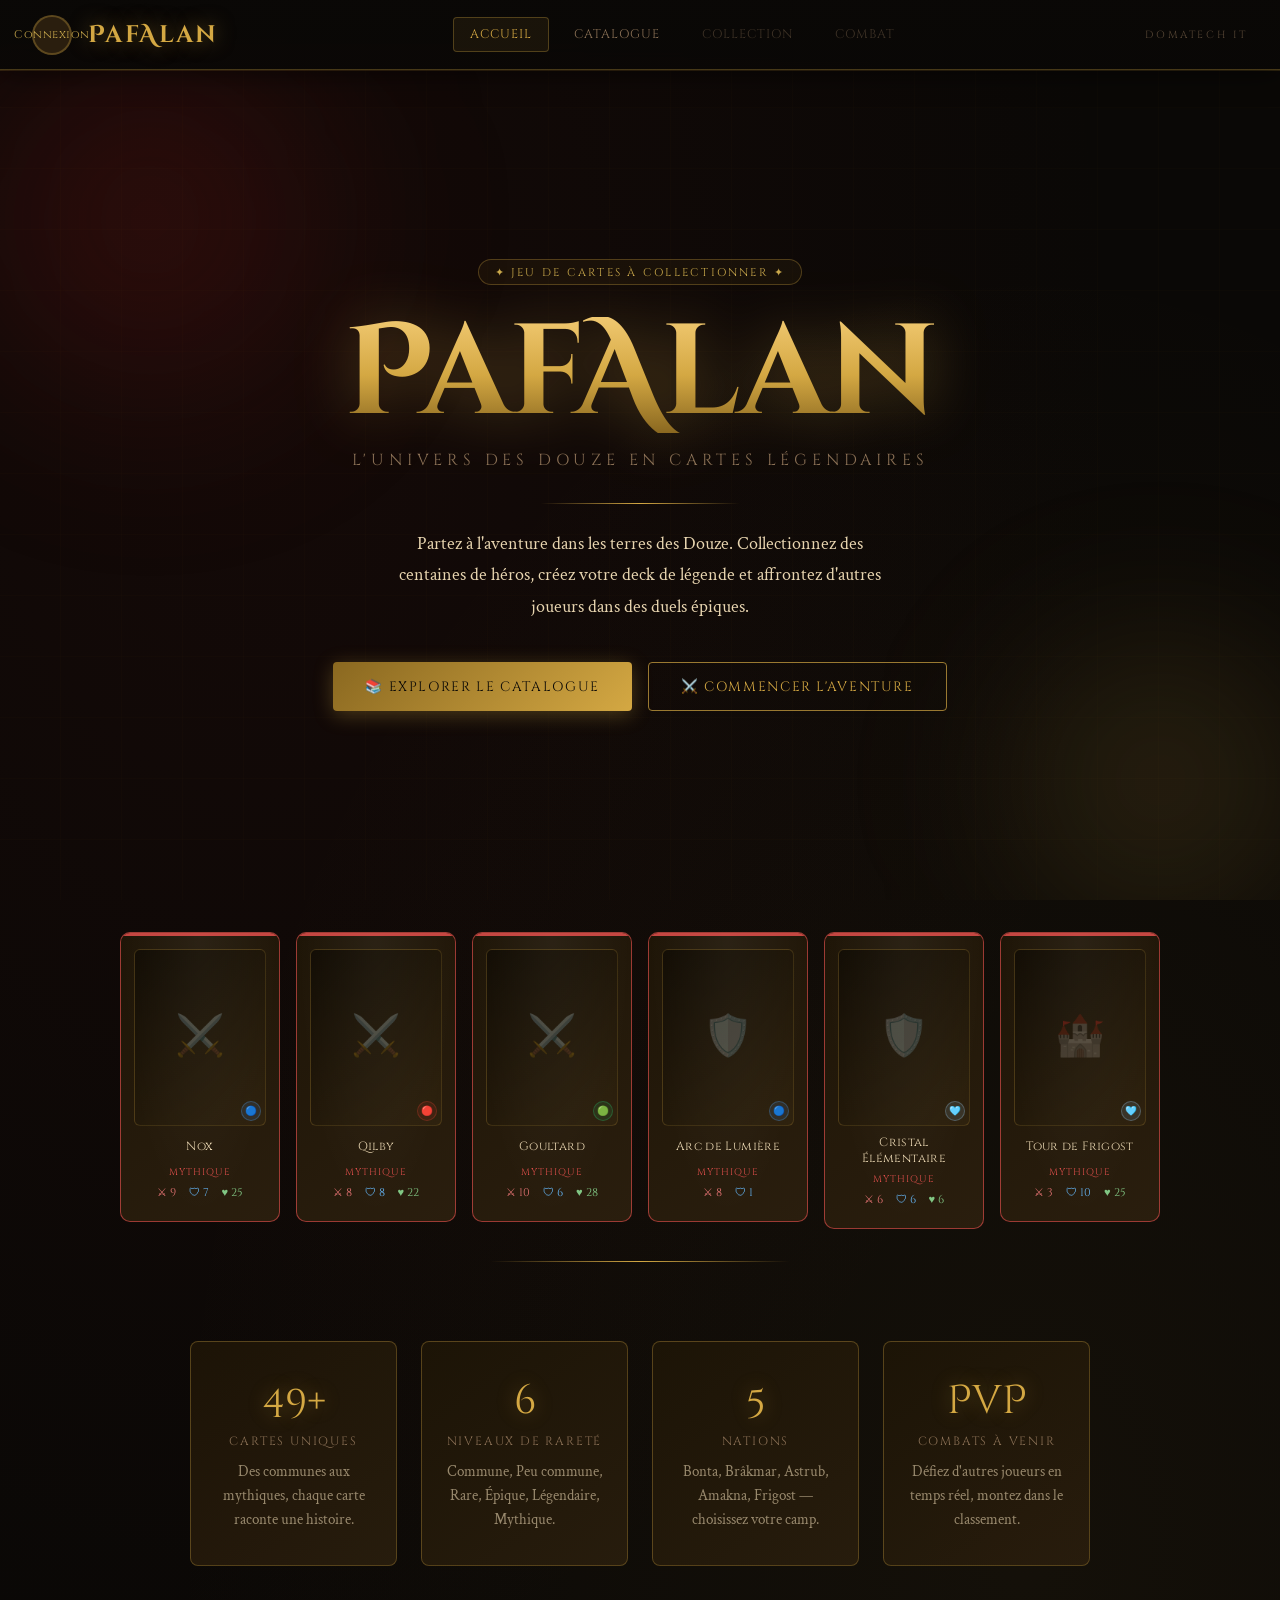
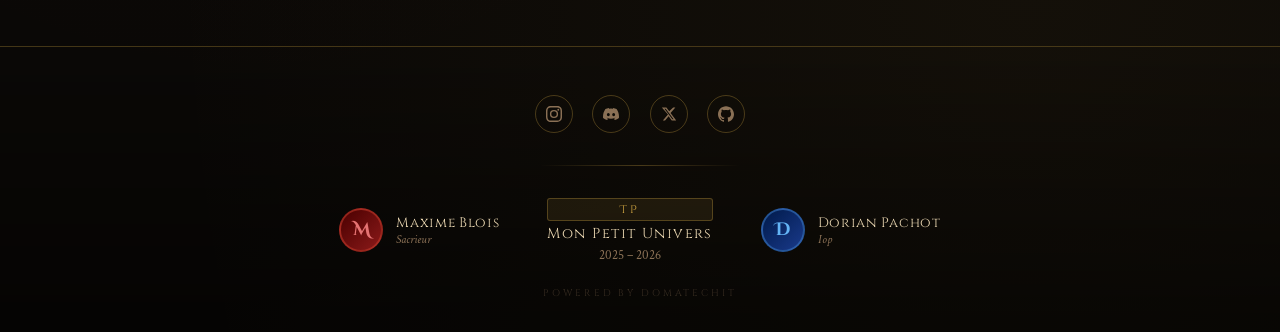
==== index.html @ d16ef3ae "Add files via upload" ====
<!DOCTYPE html>
<html lang="fr">
<head>
    <meta charset="UTF-8">
    <meta name="viewport" content="width=device-width, initial-scale=1.0">
    <title>PafAlan – Jeu de cartes légendaires</title>
    <link rel="stylesheet" href="style.css">
</head>
<body>

<!-- =====================================================
     PARTICULES MAGIQUES
     ===================================================== -->
<div class="magic-particles" id="particles"></div>

<!-- =====================================================
     HEADER
     ===================================================== -->
<header>
    <div class="header-left">
        <button class="avatar" id="avatarBtn" onclick="toggleAuthMenu()">
            <span id="avatarLabel">Connexion</span>
        </button>
        <div class="auth-menu hidden" id="authMenu">
            <button onclick="simulateLogin()">⚔️ Se connecter</button>
            <button onclick="simulateLogin()">📜 S'inscrire</button>
        </div>
        <h1 class="site-title">PafAlan</h1>
    </div>
    <nav class="header-nav">
        <a href="#" class="nav-btn active" id="nav-accueil"    onclick="navigate('accueil',   this); return false;">Accueil</a>
        <a href="#" class="nav-btn"        id="nav-catalogue"  onclick="navigate('catalogue', this); return false;">Catalogue</a>
        <a href="#" class="nav-btn disabled" id="nav-collection" onclick="if(!isLoggedIn)return false; navigate('collection', this); return false;" title="Connectez-vous pour accéder à votre collection">Collection</a>
        <a href="#" class="nav-btn disabled" id="nav-combat"    title="Bientôt disponible">Combat</a>
    </nav>
    <div class="header-right">DOMATECH IT</div>
</header>


<!-- =====================================================
     PAGE : ACCUEIL
     ===================================================== -->
<div class="page active" id="page-accueil">

    <section class="hero">
        <div class="hero-bg-runes"></div>
        <div class="hero-orb hero-orb-1"></div>
        <div class="hero-orb hero-orb-2"></div>

        <div class="hero-content">
            <div class="hero-badge">✦ Jeu de cartes à collectionner ✦</div>
            <h2 class="hero-title-main">PafAlan</h2>
            <p class="hero-subtitle">L'univers des Douze en cartes légendaires</p>
            <div class="hero-divider"></div>
            <p class="hero-desc">
                Partez à l'aventure dans les terres des Douze. Collectionnez des centaines de héros, créez votre deck de légende et affrontez d'autres joueurs dans des duels épiques.
            </p>
            <div class="hero-actions">
                <button class="btn-hero btn-hero-primary" onclick="navigate('catalogue', document.getElementById('nav-catalogue'))">
                    📚 Explorer le catalogue
                </button>
                <button class="btn-hero btn-hero-outline" onclick="simulateLogin()">
                    ⚔️ Commencer l'aventure
                </button>
            </div>
        </div>
    </section>

    <!-- Cartes featured animées -->
    <section style="padding: 2rem; overflow: hidden;">
        <div id="featuredCards" style="display:flex; gap:1rem; justify-content:center; flex-wrap:wrap;"></div>
    </section>

    <section class="stats-section">
        <div class="stats-grid">
            <div class="stat-card">
                <span class="stat-number" id="totalCards">50</span>
                <span class="stat-label">Cartes uniques</span>
                <p class="stat-desc">Des communes aux mythiques, chaque carte raconte une histoire.</p>
            </div>
            <div class="stat-card">
                <span class="stat-number">6</span>
                <span class="stat-label">Niveaux de rareté</span>
                <p class="stat-desc">Commune, Peu commune, Rare, Épique, Légendaire, Mythique.</p>
            </div>
            <div class="stat-card">
                <span class="stat-number">5</span>
                <span class="stat-label">Nations</span>
                <p class="stat-desc">Bonta, Brâkmar, Astrub, Amakna, Frigost — choisissez votre camp.</p>
            </div>
            <div class="stat-card">
                <span class="stat-number">PvP</span>
                <span class="stat-label">Combats à venir</span>
                <p class="stat-desc">Défiez d'autres joueurs en temps réel, montez dans le classement.</p>
            </div>
        </div>
    </section>

    <!-- Footer -->
    <footer>
        <div class="footer-socials">
            <a href="#" class="social-link" title="Instagram">
                <svg viewBox="0 0 24 24" fill="currentColor"><path d="M12 2.163c3.204 0 3.584.012 4.85.07 1.366.062 2.633.334 3.608 1.31.975.975 1.247 2.242 1.31 3.608.058 1.266.069 1.646.069 4.85s-.011 3.584-.069 4.85c-.063 1.366-.335 2.633-1.31 3.608-.975.975-2.242 1.247-3.608 1.31-1.266.058-1.646.069-4.85.069s-3.584-.011-4.85-.069c-1.366-.063-2.633-.335-3.608-1.31-.975-.975-1.247-2.242-1.31-3.608C2.175 15.584 2.163 15.204 2.163 12s.012-3.584.07-4.85c.062-1.366.334-2.633 1.31-3.608.975-.975 2.242-1.247 3.608-1.31C8.416 2.175 8.796 2.163 12 2.163zm0-2.163C8.741 0 8.332.014 7.052.072 5.197.157 3.355.745 2.014 2.086.673 3.427.085 5.268 0 7.124-.014 8.332 0 8.741 0 12c0 3.259.014 3.668.072 4.948.085 1.856.673 3.697 2.014 5.038 1.341 1.341 3.182 1.929 5.038 2.014C8.332 23.986 8.741 24 12 24s3.668-.014 4.948-.072c1.856-.085 3.697-.673 5.038-2.014 1.341-1.341 1.929-3.182 2.014-5.038.058-1.28.072-1.689.072-4.948s-.014-3.668-.072-4.948c-.085-1.856-.673-3.697-2.014-5.038C20.645.673 18.804.085 16.948 0 15.668-.014 15.259 0 12 0zm0 5.838a6.162 6.162 0 100 12.324 6.162 6.162 0 000-12.324zm0 10.162a4 4 0 110-8 4 4 0 010 8zm6.406-11.845a1.44 1.44 0 100 2.881 1.44 1.44 0 000-2.881z"/></svg>
            </a>
            <a href="#" class="social-link" title="Discord">
                <svg viewBox="0 0 24 24" fill="currentColor"><path d="M20.317 4.37a19.791 19.791 0 00-4.885-1.515.074.074 0 00-.079.037c-.21.375-.444.864-.608 1.25a18.27 18.27 0 00-5.487 0 12.64 12.64 0 00-.617-1.25.077.077 0 00-.079-.037A19.736 19.736 0 003.677 4.37a.07.07 0 00-.032.027C.533 9.046-.32 13.58.099 18.057a.082.082 0 00.031.057 19.9 19.9 0 005.993 3.03.078.078 0 00.084-.028c.462-.63.874-1.295 1.226-1.994a.076.076 0 00-.041-.106 13.107 13.107 0 01-1.872-.892.077.077 0 01-.008-.128 10.2 10.2 0 00.372-.292.074.074 0 01.077-.01c3.928 1.793 8.18 1.793 12.062 0a.074.074 0 01.078.01c.12.098.246.198.373.292a.077.077 0 01-.006.127 12.299 12.299 0 01-1.873.892.077.077 0 00-.041.107c.36.698.772 1.362 1.225 1.993a.076.076 0 00.084.028 19.839 19.839 0 006.002-3.03.077.077 0 00.032-.054c.5-5.177-.838-9.674-3.549-13.66a.061.061 0 00-.031-.03zM8.02 15.33c-1.183 0-2.157-1.085-2.157-2.419 0-1.333.956-2.419 2.157-2.419 1.21 0 2.176 1.096 2.157 2.42 0 1.333-.956 2.418-2.157 2.418zm7.975 0c-1.183 0-2.157-1.085-2.157-2.419 0-1.333.955-2.419 2.157-2.419 1.21 0 2.176 1.096 2.157 2.42 0 1.333-.946 2.418-2.157 2.418z"/></svg>
            </a>
            <a href="#" class="social-link" title="Twitter / X">
                <svg viewBox="0 0 24 24" fill="currentColor"><path d="M18.244 2.25h3.308l-7.227 8.26 8.502 11.24H16.17l-4.714-6.231-5.401 6.231H2.747l7.73-8.835L1.254 2.25H8.08l4.253 5.622zm-1.161 17.52h1.833L7.084 4.126H5.117z"/></svg>
            </a>
            <a href="#" class="social-link" title="GitHub">
                <svg viewBox="0 0 24 24" fill="currentColor"><path d="M12 .297c-6.63 0-12 5.373-12 12 0 5.303 3.438 9.8 8.205 11.385.6.113.82-.258.82-.577 0-.285-.01-1.04-.015-2.04-3.338.724-4.042-1.61-4.042-1.61-.546-1.385-1.335-1.755-1.335-1.755-1.087-.744.084-.729.084-.729 1.205.084 1.838 1.236 1.838 1.236 1.07 1.835 2.809 1.305 3.495.998.108-.776.417-1.305.76-1.605-2.665-.3-5.466-1.332-5.466-5.93 0-1.31.465-2.38 1.235-3.22-.135-.303-.54-1.523.105-3.176 0 0 1.005-.322 3.3 1.23.96-.267 1.98-.399 3-.405 1.02.006 2.04.138 3 .405 2.28-1.552 3.285-1.23 3.285-1.23.645 1.653.24 2.873.12 3.176.765.84 1.23 1.91 1.23 3.22 0 4.61-2.805 5.625-5.475 5.92.42.36.81 1.096.81 2.22 0 1.606-.015 2.896-.015 3.286 0 .315.21.69.825.57C20.565 22.092 24 17.592 24 12.297c0-6.627-5.373-12-12-12"/></svg>
            </a>
        </div>
        <div class="footer-divider"></div>
        <div class="footer-team">
            <div class="footer-member">
                <div class="member-avatar avatar-sacrieur"><span class="avatar-initial">M</span></div>
                <div class="member-info">
                    <span class="member-name">Maxime Blois</span>
                    <span class="member-class">Sacrieur</span>
                </div>
            </div>
            <div class="footer-tp">
                <span class="footer-tp-label">TP</span>
                <span class="footer-tp-title">Mon Petit Univers</span>
                <span class="footer-tp-year">2025 – 2026</span>
            </div>
            <div class="footer-member">
                <div class="member-avatar avatar-iop"><span class="avatar-initial">D</span></div>
                <div class="member-info">
                    <span class="member-name">Dorian Pachot</span>
                    <span class="member-class">Iop</span>
                </div>
            </div>
        </div>
        <p class="footer-domatech">Powered by DomatechIT</p>
    </footer>
</div>


<!-- =====================================================
     PAGE : CATALOGUE
     ===================================================== -->
<div class="page" id="page-catalogue">
    <div class="page-header">
        <h2 class="page-title">Catalogue</h2>
        <p class="page-subtitle">Toutes les cartes de l'univers des Douze</p>
        <div class="page-title-divider"></div>
    </div>

    <div class="catalogue-search">
        <input type="text" id="catSearch" placeholder="🔍 Rechercher une carte..." class="search-input" oninput="filterCatalogue()"/>
        <div class="points-display" id="catPoints">— pts</div>
    </div>

    <div class="catalogue-layout">
        <aside class="filters-panel">
            <h2 class="filters-title">Filtres</h2>
            <div class="filter-group">
                <h3 class="filter-group-title">Rareté</h3>
                <label class="filter-option"><input type="checkbox" data-group="rarity" data-value="commune"     onchange="filterCatalogue()"/><span class="rarity-dot dot-commune"></span> Commune</label>
                <label class="filter-option"><input type="checkbox" data-group="rarity" data-value="peu-commune" onchange="filterCatalogue()"/><span class="rarity-dot dot-peu-commune"></span> Peu commune</label>
                <label class="filter-option"><input type="checkbox" data-group="rarity" data-value="rare"        onchange="filterCatalogue()"/><span class="rarity-dot dot-rare"></span> Rare</label>
                <label class="filter-option"><input type="checkbox" data-group="rarity" data-value="epique"      onchange="filterCatalogue()"/><span class="rarity-dot dot-epique"></span> Épique</label>
                <label class="filter-option"><input type="checkbox" data-group="rarity" data-value="legendaire"  onchange="filterCatalogue()"/><span class="rarity-dot dot-legendaire"></span> Légendaire</label>
                <label class="filter-option"><input type="checkbox" data-group="rarity" data-value="mythique"    onchange="filterCatalogue()"/><span class="rarity-dot dot-mythique"></span> Mythique</label>
            </div>
            <div class="filter-group">
                <h3 class="filter-group-title">Type</h3>
                <label class="filter-option"><input type="checkbox" data-group="type" data-value="personnage" onchange="filterCatalogue()"/> ⚔️ Personnages</label>
                <label class="filter-option"><input type="checkbox" data-group="type" data-value="equipement" onchange="filterCatalogue()"/> 🛡️ Équipement</label>
                <label class="filter-option"><input type="checkbox" data-group="type" data-value="ville"      onchange="filterCatalogue()"/> 🏰 Villes</label>
            </div>
            <div class="filter-group">
                <h3 class="filter-group-title">Nation</h3>
                <label class="filter-option"><input type="checkbox" data-group="nation" data-value="bonta"   onchange="filterCatalogue()"/> 🔵 Bonta</label>
                <label class="filter-option"><input type="checkbox" data-group="nation" data-value="brakmar" onchange="filterCatalogue()"/> 🔴 Brâkmar</label>
                <label class="filter-option"><input type="checkbox" data-group="nation" data-value="astrub"  onchange="filterCatalogue()"/> 🟠 Astrub</label>
                <label class="filter-option"><input type="checkbox" data-group="nation" data-value="amakna"  onchange="filterCatalogue()"/> 🟢 Amakna</label>
                <label class="filter-option"><input type="checkbox" data-group="nation" data-value="frigost" onchange="filterCatalogue()"/> 🩵 Frigost</label>
            </div>
            <div class="filter-group">
                <h3 class="filter-group-title">Possession</h3>
                <label class="filter-option filter-option--disabled"><input type="checkbox" disabled /> Possédé</label>
                <label class="filter-option filter-option--disabled"><input type="checkbox" disabled /> Non possédé</label>
                <span class="filter-locked-msg">🔒 Connectez-vous pour filtrer</span>
            </div>
        </aside>
        <section class="cards-grid" id="catGrid"></section>
    </div>
</div>


<!-- =====================================================
     PAGE : COLLECTION
     ===================================================== -->
<div class="page" id="page-collection">
    <div class="page-header">
        <h2 class="page-title">Ma Collection</h2>
        <p class="page-subtitle">Vos trésors des Douze nations</p>
        <div class="page-title-divider"></div>
    </div>

    <div class="catalogue-search">
        <input type="text" id="colSearch" placeholder="🔍 Rechercher une carte..." class="search-input" oninput="filterCollection()"/>
        <div class="points-display" id="colCount">0 / 50</div>
    </div>

    <div class="catalogue-layout">
        <aside class="filters-panel">
            <h2 class="filters-title">Filtres</h2>
            <div class="filter-group">
                <h3 class="filter-group-title">Rareté</h3>
                <label class="filter-option"><input type="checkbox" data-group="col-rarity" data-value="commune"     onchange="filterCollection()"/><span class="rarity-dot dot-commune"></span> Commune</label>
                <label class="filter-option"><input type="checkbox" data-group="col-rarity" data-value="peu-commune" onchange="filterCollection()"/><span class="rarity-dot dot-peu-commune"></span> Peu commune</label>
                <label class="filter-option"><input type="checkbox" data-group="col-rarity" data-value="rare"        onchange="filterCollection()"/><span class="rarity-dot dot-rare"></span> Rare</label>
                <label class="filter-option"><input type="checkbox" data-group="col-rarity" data-value="epique"      onchange="filterCollection()"/><span class="rarity-dot dot-epique"></span> Épique</label>
                <label class="filter-option"><input type="checkbox" data-group="col-rarity" data-value="legendaire"  onchange="filterCollection()"/><span class="rarity-dot dot-legendaire"></span> Légendaire</label>
                <label class="filter-option"><input type="checkbox" data-group="col-rarity" data-value="mythique"    onchange="filterCollection()"/><span class="rarity-dot dot-mythique"></span> Mythique</label>
            </div>
            <div class="filter-group">
                <h3 class="filter-group-title">Type</h3>
                <label class="filter-option"><input type="checkbox" data-group="col-type" data-value="personnage" onchange="filterCollection()"/> ⚔️ Personnages</label>
                <label class="filter-option"><input type="checkbox" data-group="col-type" data-value="equipement" onchange="filterCollection()"/> 🛡️ Équipement</label>
                <label class="filter-option"><input type="checkbox" data-group="col-type" data-value="ville"      onchange="filterCollection()"/> 🏰 Villes</label>
            </div>
            <div class="filter-group">
                <h3 class="filter-group-title">Nation</h3>
                <label class="filter-option"><input type="checkbox" data-group="col-nation" data-value="bonta"   onchange="filterCollection()"/> 🔵 Bonta</label>
                <label class="filter-option"><input type="checkbox" data-group="col-nation" data-value="brakmar" onchange="filterCollection()"/> 🔴 Brâkmar</label>
                <label class="filter-option"><input type="checkbox" data-group="col-nation" data-value="astrub"  onchange="filterCollection()"/> 🟠 Astrub</label>
                <label class="filter-option"><input type="checkbox" data-group="col-nation" data-value="amakna"  onchange="filterCollection()"/> 🟢 Amakna</label>
                <label class="filter-option"><input type="checkbox" data-group="col-nation" data-value="frigost" onchange="filterCollection()"/> 🩵 Frigost</label>
            </div>
            <div class="filter-group">
                <h3 class="filter-group-title">Possession</h3>
                <label class="filter-option"><input type="checkbox" data-group="col-owned" data-value="owned"     onchange="filterCollection()"/> ✅ Possédé</label>
                <label class="filter-option"><input type="checkbox" data-group="col-owned" data-value="not-owned" onchange="filterCollection()"/> ❌ Non possédé</label>
            </div>
        </aside>
        <section class="cards-grid" id="colGrid"></section>
    </div>

    <!-- Deck Builder -->
    <section class="deck-builder-section">
        <div class="deck-builder-header">
            <h2 class="deck-builder-title">✦ Deck Builder</h2>
            <select class="deck-select" id="deckSelect" onchange="switchDeck(this.value)"></select>
            <button class="deck-new-btn"    onclick="createDeck()">+ Nouveau</button>
            <button class="deck-rename-btn" onclick="renameDeck()">✏️ Renommer</button>
            <button class="deck-delete-btn" onclick="deleteDeck()">🗑️ Supprimer</button>
            <span class="deck-count" id="deckCount">0 / 25</span>
        </div>
        <div class="deck-slots" id="deckSlots"></div>
        <p class="deck-hint">Cliquez sur une carte possédée pour l'ajouter ou la retirer du deck actif.</p>
    </section>
</div>


<!-- =====================================================
     MODAL DÉTAIL CARTE
     ===================================================== -->
<div class="card-modal-backdrop hidden" id="cardModal" onclick="closeModal(event)">
    <div class="card-modal">
        <button class="modal-close" onclick="closeModal()">✕</button>
        <div class="card-modal-image" id="modalImage"></div>
        <h3 class="modal-card-name" id="modalName"></h3>
        <p class="modal-card-meta" id="modalMeta"></p>
        <div class="modal-stats" id="modalStats"></div>
        <p class="modal-lore" id="modalLore"></p>
        <button class="modal-action-btn" id="modalAction"></button>
    </div>
</div>


<!-- =====================================================
     SCRIPTS
     ===================================================== -->
<script src="game.js"></script>
<script>

/* ---- Particules ---- */
(function() {
    const container = document.getElementById('particles');
    const colors = ['#d4a843','#f0c870','#8b1a1a','#c0392b','#4a90d9'];
    for (let i = 0; i < 30; i++) {
        const p = document.createElement('div');
        p.className = 'particle';
        p.style.cssText = `
            left: ${Math.random()*100}%;
            --dur: ${6 + Math.random()*10}s;
            --delay: ${-Math.random()*15}s;
            background: ${colors[Math.floor(Math.random()*colors.length)]};
            width: ${1+Math.random()*3}px;
            height: ${1+Math.random()*3}px;
        `;
        container.appendChild(p);
    }
})();


/* ---- Navigation SPA ---- */
let isLoggedIn = false;
let currentPage = 'accueil';

function navigate(page, el) {
    if (!isLoggedIn && (page === 'collection' || page === 'combat')) return;
    document.querySelectorAll('.page').forEach(p => p.classList.remove('active'));
    document.querySelectorAll('.nav-btn').forEach(b => b.classList.remove('active'));
    document.getElementById('page-' + page).classList.add('active');
    if (el) el.classList.add('active');
    currentPage = page;
    if (page === 'catalogue')  { renderCatalogue(); filterCatalogue(); }
    if (page === 'collection') { renderCollection(); }
    window.scrollTo(0, 0);
}


/* ---- Auth ---- */
function toggleAuthMenu() {
    document.getElementById('authMenu').classList.toggle('hidden');
}
function simulateLogin() {
    isLoggedIn = true;
    document.getElementById('avatarLabel').textContent = 'Mon compte';
    document.getElementById('avatarBtn').classList.add('logged-in');
    const colBtn = document.getElementById('nav-collection');
    colBtn.classList.remove('disabled');
    colBtn.removeAttribute('title');
    document.getElementById('authMenu').classList.add('hidden');
}
document.addEventListener('click', e => {
    if (!document.getElementById('avatarBtn').contains(e.target))
        document.getElementById('authMenu').classList.add('hidden');
});


/* ---- Helpers ---- */
const TYPE_ICONS    = { personnage: '⚔️', equipement: '🛡️', ville: '🏰' };
const NATION_EMOJIS = { bonta: '🔵', brakmar: '🔴', astrub: '🟠', amakna: '🟢', frigost: '🩵' };

function getChecked(group) {
    return [...document.querySelectorAll(`input[data-group="${group}"]:checked`)].map(cb => cb.dataset.value);
}

function buildCardEl(i, opts = {}) {
    const card  = Game.CARDS[i];
    const price = Game.getPrice(card.rarity, card.type);
    const owned = Game.owns(i);
    const inDeck = opts.inDeck || false;
    const showBuy = opts.showBuy || false;

    const div = document.createElement('div');
    div.className = [
        'card-item',
        `rarity-${card.rarity}`,
        `type-${card.type}`,
        opts.notOwned && !owned ? 'not-owned' : '',
        inDeck ? 'in-deck' : ''
    ].join(' ').trim();

    div.dataset.index  = i;
    div.dataset.rarity = card.rarity;
    div.dataset.type   = card.type;
    div.dataset.nation = card.nation;
    div.dataset.name   = card.name.toLowerCase();
    div.dataset.owned  = owned ? 'owned' : 'not-owned';

    div.innerHTML = `
        <div class="card-rarity-bar"></div>
        <div class="card-image">
            <span class="card-type-icon">${TYPE_ICONS[card.type]}</span>
            <div class="card-nation-badge" style="background:${Game.NATION_COLORS[card.nation]}22; border-color:${Game.NATION_COLORS[card.nation]}55;">
                ${NATION_EMOJIS[card.nation]}
            </div>
        </div>
        <span class="card-name">${card.name}</span>
        <span class="card-rarity-label">${Game.RARITY_LABELS[card.rarity]}</span>
        <div class="card-stats">
            ${card.atk > 0 ? `<span class="stat-atk">⚔ ${card.atk}</span>` : ''}
            ${card.def > 0 ? `<span class="stat-def">🛡 ${card.def}</span>` : ''}
            ${card.hp  > 0 ? `<span class="stat-hp">♥ ${card.hp}</span>`  : ''}
        </div>
        <div class="card-price-row">
            ${showBuy
                ? `<span class="card-price">${price} pts</span>
                   ${owned
                       ? '<span class="card-owned-badge">Possédé</span>'
                       : `<button class="card-buy-btn" onclick="event.stopPropagation();buyCard(${i})">Acheter</button>`
                   }`
                : (inDeck ? '<span class="card-indeck-badge">Dans le deck</span>' : '')
            }
        </div>
    `;

    div.addEventListener('click', () => {
        if (opts.onClickDeck && owned) opts.onClickDeck(i);
        else openModal(i, showBuy);
    });

    return div;
}


/* ---- CATALOGUE ---- */
function renderCatalogue() {
    document.getElementById('catPoints').textContent = Game.getPoints() + ' pts';
    const grid = document.getElementById('catGrid');
    grid.innerHTML = '';
    Game.CARDS.forEach((_, i) => {
        grid.appendChild(buildCardEl(i, { showBuy: true }));
    });
}

function filterCatalogue() {
    const rarities = getChecked('rarity');
    const types    = getChecked('type');
    const nations  = getChecked('nation');
    const search   = document.getElementById('catSearch').value.trim().toLowerCase();
    document.querySelectorAll('#catGrid .card-item').forEach(c => {
        const ok = (rarities.length === 0 || rarities.includes(c.dataset.rarity))
                && (types.length    === 0 || types.includes(c.dataset.type))
                && (nations.length  === 0 || nations.includes(c.dataset.nation))
                && (search          === '' || c.dataset.name.includes(search));
        c.style.display = ok ? '' : 'none';
    });
}

function buyCard(index) {
    const ok = Game.buyCard(index);
    const el = document.getElementById('catPoints');
    if (!ok) {
        el.classList.add('points-insufficient');
        setTimeout(() => el.classList.remove('points-insufficient'), 600);
        return;
    }
    renderCatalogue();
    filterCatalogue();
}


/* ---- COLLECTION ---- */
function renderCollection() {
    document.getElementById('colCount').textContent = `${Game.getCollection().size} / ${Game.CARDS.length}`;
    const sorted = Array.from({ length: Game.CARDS.length }, (_, i) => i)
        .sort((a, b) => Game.RARITY_ORDER.indexOf(Game.CARDS[a].rarity) - Game.RARITY_ORDER.indexOf(Game.CARDS[b].rarity));

    const decks     = Game.getDecks();
    const activeIdx = Math.min(Game.getActiveDeckIdx(), decks.length - 1);
    const activeDeck = decks[activeIdx] ?? { cards: [] };

    const grid = document.getElementById('colGrid');
    grid.innerHTML = '';
    sorted.forEach(i => {
        const inDeck = activeDeck.cards.includes(i);
        grid.appendChild(buildCardEl(i, {
            notOwned: true,
            inDeck,
            onClickDeck: (idx) => { toggleInDeck(idx); }
        }));
    });
    renderDeckBuilder();
    filterCollection();
}

function filterCollection() {
    const rarities = getChecked('col-rarity');
    const types    = getChecked('col-type');
    const nations  = getChecked('col-nation');
    const owned    = getChecked('col-owned');
    const search   = document.getElementById('colSearch').value.trim().toLowerCase();
    document.querySelectorAll('#colGrid .card-item').forEach(c => {
        const ok = (rarities.length === 0 || rarities.includes(c.dataset.rarity))
                && (types.length    === 0 || types.includes(c.dataset.type))
                && (nations.length  === 0 || nations.includes(c.dataset.nation))
                && (owned.length    === 0 || owned.includes(c.dataset.owned))
                && (search          === '' || c.dataset.name.includes(search));
        c.style.display = ok ? '' : 'none';
    });
}


/* ---- DECK BUILDER ---- */
function renderDeckBuilder() {
    const decks     = Game.getDecks();
    const activeIdx = Math.min(Game.getActiveDeckIdx(), decks.length - 1);
    const deck      = decks[activeIdx] ?? { name: 'Deck 1', cards: [] };

    const select = document.getElementById('deckSelect');
    select.innerHTML = decks.map((d, i) =>
        `<option value="${i}" ${i === activeIdx ? 'selected' : ''}>${d.name} (${d.cards.length}/25)</option>`
    ).join('');

    document.getElementById('deckCount').textContent = `${deck.cards.length} / 25`;

    const slotsEl = document.getElementById('deckSlots');
    let html = '';
    for (let s = 0; s < 25; s++) {
        const cIdx = deck.cards[s];
        if (cIdx !== undefined) {
            const c = Game.CARDS[cIdx];
            html += `<div class="deck-slot filled rarity-${c.rarity}" onclick="removeFromDeck(${cIdx})" title="Retirer ${c.name}">
                        <span class="deck-slot-name" style="font-family:var(--font-title);font-size:.58rem;line-height:1.2;">${c.name}</span>
                     </div>`;
        } else {
            html += `<div class="deck-slot empty"></div>`;
        }
    }
    slotsEl.innerHTML = html;
}

function toggleInDeck(cardIdx) {
    const decks     = Game.getDecks();
    const activeIdx = Math.min(Game.getActiveDeckIdx(), decks.length - 1);
    const deck      = decks[activeIdx];
    const pos       = deck.cards.indexOf(cardIdx);
    if (pos >= 0) deck.cards.splice(pos, 1);
    else { if (deck.cards.length >= 25) return; deck.cards.push(cardIdx); }
    Game.setDecks(decks);
    renderCollection();
}
function removeFromDeck(idx) { toggleInDeck(idx); }

function createDeck() {
    const decks = Game.getDecks();
    decks.push({ name: `Deck ${decks.length + 1}`, cards: [] });
    Game.setDecks(decks);
    Game.setActiveDeckIdx(decks.length - 1);
    renderCollection();
}
function switchDeck(idx) { Game.setActiveDeckIdx(parseInt(idx)); renderCollection(); }
function renameDeck() {
    const decks = Game.getDecks();
    const activeIdx = Game.getActiveDeckIdx();
    const name = prompt('Nouveau nom du deck :', decks[activeIdx].name);
    if (!name?.trim()) return;
    decks[activeIdx].name = name.trim();
    Game.setDecks(decks);
    renderDeckBuilder();
}
function deleteDeck() {
    const decks = Game.getDecks();
    if (decks.length <= 1) { alert('Impossible de supprimer le dernier deck.'); return; }
    decks.splice(Game.getActiveDeckIdx(), 1);
    Game.setDecks(decks);
    Game.setActiveDeckIdx(0);
    renderCollection();
}


/* ---- MODAL ---- */
let modalCardIndex = null;

function openModal(i, showBuy = false) {
    modalCardIndex = i;
    const card  = Game.CARDS[i];
    const price = Game.getPrice(card.rarity, card.type);
    const owned = Game.owns(i);

    document.getElementById('modalImage').innerHTML = `<span style="font-size:5rem;opacity:.3">${TYPE_ICONS[card.type]}</span>`;
    document.getElementById('modalImage').style.cssText = `
        width:100%; aspect-ratio:3/2; border-radius:8px;
        background:linear-gradient(135deg,rgba(0,0,0,.5),rgba(212,168,67,.05));
        border:1px solid rgba(212,168,67,.2); display:flex; align-items:center;
        justify-content:center; margin-bottom:1.2rem;`;
    document.getElementById('modalName').textContent = card.name;
    document.getElementById('modalMeta').textContent =
        `${Game.RARITY_LABELS[card.rarity]} · ${card.type.charAt(0).toUpperCase()+card.type.slice(1)} · ${NATION_EMOJIS[card.nation]} ${card.nation.charAt(0).toUpperCase()+card.nation.slice(1)}`;

    const statsEl = document.getElementById('modalStats');
    statsEl.innerHTML = [
        card.atk > 0 ? `<div class="modal-stat"><span class="modal-stat-val stat-atk">${card.atk}</span><span class="modal-stat-key">Attaque</span></div>` : '',
        card.def > 0 ? `<div class="modal-stat"><span class="modal-stat-val stat-def">${card.def}</span><span class="modal-stat-key">Défense</span></div>` : '',
        card.hp  > 0 ? `<div class="modal-stat"><span class="modal-stat-val stat-hp">${card.hp}</span><span class="modal-stat-key">Points de vie</span></div>` : '',
    ].join('');

    document.getElementById('modalLore').textContent = card.lore;

    const btn = document.getElementById('modalAction');
    if (owned) {
        btn.textContent = '✅ Déjà dans votre collection';
        btn.className = 'modal-action-btn modal-owned-btn';
        btn.onclick = null;
    } else if (showBuy) {
        btn.textContent = `💰 Acheter pour ${price} pts`;
        btn.className = 'modal-action-btn modal-buy-btn';
        btn.onclick = () => { buyCard(i); closeModal(); };
    } else {
        btn.style.display = 'none';
    }

    document.getElementById('cardModal').classList.remove('hidden');
}

function closeModal(e) {
    if (!e || e.target === document.getElementById('cardModal'))
        document.getElementById('cardModal').classList.add('hidden');
}


/* ---- FEATURED CARDS (accueil) ---- */
function renderFeatured() {
    const mythiques   = Game.CARDS.map((c, i) => ({c, i})).filter(x => x.c.rarity === 'mythique');
    const legendaires = Game.CARDS.map((c, i) => ({c, i})).filter(x => x.c.rarity === 'legendaire');
    const featured    = [...mythiques, ...legendaires].slice(0, 6);

    const container = document.getElementById('featuredCards');
    featured.forEach(({c, i}) => {
        const div = document.createElement('div');
        div.style.cssText = 'animation: fadeInUp .6s ease both; max-width:160px; flex: 0 0 160px; cursor:pointer;';
        div.appendChild(buildCardEl(i, {}));
        container.appendChild(div);
    });
}

document.getElementById('totalCards').textContent = Game.CARDS.length + '+';
renderFeatured();

</script>
</body>
</html>
---- style.css ----
/* ============================================================
   PafAlan – Feuille de style principale
   Thème : Grimoire medieval-fantasy premium (DOFUS)
   ============================================================ */

@import url('https://fonts.googleapis.com/css2?family=Cinzel:wght@400;600;700;900&family=Cinzel+Decorative:wght@400;700&family=Crimson+Text:ital,wght@0,400;0,600;1,400&display=swap');

/* ---- Variables ---- */
:root {
    --gold:        #d4a843;
    --gold-light:  #f0c870;
    --gold-dark:   #8a6820;
    --crimson:     #8b1a1a;
    --crimson-light:#c0392b;
    --bg-darkest:  #0a0806;
    --bg-dark:     #110d09;
    --bg-mid:      #1a1108;
    --bg-card:     #1e1507;
    --parchment:   #2a1e0e;
    --text-cream:  #e8d5b0;
    --text-gold:   #c9a84c;
    --text-muted:  #8a7055;
    --border-gold: rgba(212,168,67,.3);
    --border-gold-bright: rgba(212,168,67,.7);
    --shadow-gold: 0 0 20px rgba(212,168,67,.15);
    --shadow-glow: 0 0 40px rgba(212,168,67,.25);
    --font-display: 'Cinzel Decorative', serif;
    --font-title:   'Cinzel', serif;
    --font-body:    'Crimson Text', serif;

    /* Rareté – couleurs */
    --r-commune:     #9e9e9e;
    --r-peu-commune: #66bb6a;
    --r-rare:        #42a5f5;
    --r-epique:      #ab47bc;
    --r-legendaire:  #ffa726;
    --r-mythique:    #ef5350;
}

*, *::before, *::after { box-sizing: border-box; margin: 0; padding: 0; }

html { scroll-behavior: smooth; }

body {
    font-family: var(--font-body);
    background-color: var(--bg-darkest);
    color: var(--text-cream);
    min-height: 100vh;
    overflow-x: hidden;
    background-image:
        radial-gradient(ellipse at 20% 20%, rgba(139,26,26,.08) 0%, transparent 60%),
        radial-gradient(ellipse at 80% 80%, rgba(212,168,67,.05) 0%, transparent 60%);
}

/* ---- Scrollbar ---- */
::-webkit-scrollbar { width: 8px; }
::-webkit-scrollbar-track { background: var(--bg-dark); }
::-webkit-scrollbar-thumb { background: var(--gold-dark); border-radius: 4px; }
::-webkit-scrollbar-thumb:hover { background: var(--gold); }

/* ============================================================
   HEADER
   ============================================================ */
header {
    position: sticky;
    top: 0;
    z-index: 100;
    display: flex;
    align-items: center;
    justify-content: space-between;
    padding: 0 2rem;
    height: 70px;
    background: linear-gradient(180deg, rgba(10,8,6,.98) 0%, rgba(10,8,6,.92) 100%);
    border-bottom: 1px solid var(--border-gold);
    backdrop-filter: blur(12px);
    box-shadow: 0 2px 30px rgba(0,0,0,.6), 0 1px 0 rgba(212,168,67,.2);
}

.header-left {
    display: flex;
    align-items: center;
    gap: 1rem;
    position: relative;
}

.site-title {
    font-family: var(--font-display);
    font-size: 1.5rem;
    color: var(--gold);
    letter-spacing: .1em;
    text-shadow: 0 0 20px rgba(212,168,67,.5);
    white-space: nowrap;
}

/* Avatar / Auth */
.avatar {
    width: 40px;
    height: 40px;
    border-radius: 50%;
    background: var(--parchment);
    border: 2px solid var(--border-gold);
    color: var(--text-gold);
    font-family: var(--font-title);
    font-size: .7rem;
    letter-spacing: .05em;
    cursor: pointer;
    transition: all .3s;
    display: flex;
    align-items: center;
    justify-content: center;
    text-align: center;
    padding: 0 4px;
    line-height: 1.2;
}
.avatar:hover { border-color: var(--gold); box-shadow: 0 0 15px rgba(212,168,67,.4); }
.avatar.logged-in { background: linear-gradient(135deg, var(--gold-dark), var(--gold)); color: var(--bg-darkest); border-color: var(--gold); }

.auth-menu {
    position: absolute;
    top: calc(100% + 10px);
    left: 0;
    background: var(--bg-mid);
    border: 1px solid var(--border-gold-bright);
    border-radius: 6px;
    overflow: hidden;
    min-width: 160px;
    box-shadow: 0 8px 32px rgba(0,0,0,.6);
    z-index: 200;
}
.auth-menu.hidden { display: none; }
.auth-menu button {
    display: block;
    width: 100%;
    padding: .7rem 1.2rem;
    background: none;
    border: none;
    color: var(--text-cream);
    font-family: var(--font-title);
    font-size: .8rem;
    letter-spacing: .05em;
    text-align: left;
    cursor: pointer;
    transition: background .2s;
}
.auth-menu button:hover { background: rgba(212,168,67,.15); color: var(--gold); }

/* Navigation */
.header-nav { display: flex; gap: .5rem; }
.nav-btn {
    padding: .5rem 1rem;
    font-family: var(--font-title);
    font-size: .78rem;
    letter-spacing: .08em;
    color: var(--text-muted);
    text-decoration: none;
    border-radius: 4px;
    transition: all .3s;
    text-transform: uppercase;
    border: 1px solid transparent;
    white-space: nowrap;
}
.nav-btn:hover { color: var(--gold); border-color: var(--border-gold); background: rgba(212,168,67,.05); }
.nav-btn.active { color: var(--gold); border-color: var(--border-gold); background: rgba(212,168,67,.08); }
.nav-btn.disabled { opacity: .4; cursor: not-allowed; pointer-events: none; }

.header-right {
    font-family: var(--font-title);
    font-size: .65rem;
    letter-spacing: .25em;
    color: var(--text-muted);
    text-transform: uppercase;
    opacity: .6;
}

/* ============================================================
   PARTICULES MAGIQUES
   ============================================================ */
.magic-particles {
    position: fixed;
    inset: 0;
    pointer-events: none;
    z-index: 0;
    overflow: hidden;
}
.particle {
    position: absolute;
    width: 3px;
    height: 3px;
    background: var(--gold);
    border-radius: 50%;
    opacity: 0;
    animation: floatParticle var(--dur, 8s) var(--delay, 0s) infinite ease-in-out;
}
@keyframes floatParticle {
    0%   { opacity: 0; transform: translateY(100vh) scale(0); }
    20%  { opacity: .6; }
    80%  { opacity: .3; }
    100% { opacity: 0; transform: translateY(-10vh) scale(1.5) rotate(360deg); }
}

/* ============================================================
   PAGE : ACCUEIL
   ============================================================ */
.page { display: none; }
.page.active { display: block; }

/* Hero */
.hero {
    min-height: calc(100vh - 70px);
    display: flex;
    flex-direction: column;
    align-items: center;
    justify-content: center;
    position: relative;
    overflow: hidden;
    padding: 4rem 2rem;
}

.hero-bg-runes {
    position: absolute;
    inset: 0;
    opacity: .04;
    background-image: repeating-linear-gradient(
        0deg, transparent, transparent 60px, rgba(212,168,67,.5) 60px, rgba(212,168,67,.5) 61px
    ), repeating-linear-gradient(
        90deg, transparent, transparent 60px, rgba(212,168,67,.5) 60px, rgba(212,168,67,.5) 61px
    );
}

.hero-orb {
    position: absolute;
    border-radius: 50%;
    filter: blur(80px);
    pointer-events: none;
}
.hero-orb-1 { width: 500px; height: 500px; background: radial-gradient(circle, rgba(139,26,26,.3) 0%, transparent 70%); top: -100px; left: -100px; }
.hero-orb-2 { width: 400px; height: 400px; background: radial-gradient(circle, rgba(212,168,67,.2) 0%, transparent 70%); bottom: -80px; right: -80px; }

.hero-content {
    position: relative;
    z-index: 1;
    text-align: center;
    max-width: 700px;
}

.hero-badge {
    display: inline-block;
    padding: .3rem 1rem;
    border: 1px solid var(--border-gold);
    border-radius: 20px;
    font-family: var(--font-title);
    font-size: .7rem;
    letter-spacing: .2em;
    color: var(--text-gold);
    text-transform: uppercase;
    margin-bottom: 2rem;
    background: rgba(212,168,67,.05);
    animation: fadeInDown .8s ease both;
}

.hero-title-main {
    font-family: var(--font-display);
    font-size: clamp(4rem, 12vw, 8rem);
    font-weight: 700;
    background: linear-gradient(180deg, var(--gold-light) 0%, var(--gold) 50%, var(--gold-dark) 100%);
    -webkit-background-clip: text;
    -webkit-text-fill-color: transparent;
    background-clip: text;
    line-height: .9;
    letter-spacing: -.02em;
    text-shadow: none;
    animation: fadeInUp .8s ease .1s both;
    filter: drop-shadow(0 0 30px rgba(212,168,67,.4));
}

.hero-subtitle {
    font-family: var(--font-title);
    font-size: 1rem;
    letter-spacing: .3em;
    color: var(--text-muted);
    text-transform: uppercase;
    margin-top: 1rem;
    margin-bottom: 2rem;
    animation: fadeInUp .8s ease .2s both;
}

.hero-divider {
    width: 200px;
    height: 1px;
    background: linear-gradient(90deg, transparent, var(--gold), transparent);
    margin: 1.5rem auto;
    animation: fadeInUp .8s ease .3s both;
}

.hero-desc {
    font-size: 1.1rem;
    line-height: 1.8;
    color: var(--text-cream);
    opacity: .8;
    max-width: 500px;
    margin: 0 auto 2.5rem;
    animation: fadeInUp .8s ease .4s both;
}

.hero-actions {
    display: flex;
    gap: 1rem;
    justify-content: center;
    flex-wrap: wrap;
    animation: fadeInUp .8s ease .5s both;
}

.btn-hero {
    padding: .9rem 2rem;
    font-family: var(--font-title);
    font-size: .85rem;
    letter-spacing: .12em;
    text-transform: uppercase;
    text-decoration: none;
    border-radius: 4px;
    cursor: pointer;
    transition: all .3s;
    border: none;
}
.btn-hero-primary {
    background: linear-gradient(135deg, var(--gold-dark), var(--gold));
    color: var(--bg-darkest);
    box-shadow: 0 4px 20px rgba(212,168,67,.3);
}
.btn-hero-primary:hover { box-shadow: 0 6px 30px rgba(212,168,67,.5); transform: translateY(-2px); }
.btn-hero-outline {
    background: transparent;
    color: var(--gold);
    border: 1px solid var(--border-gold-bright);
}
.btn-hero-outline:hover { background: rgba(212,168,67,.1); transform: translateY(-2px); }

/* Stats */
.stats-section {
    padding: 5rem 2rem;
    position: relative;
}
.stats-section::before {
    content: '';
    position: absolute;
    top: 0; left: 50%;
    transform: translateX(-50%);
    width: 300px;
    height: 1px;
    background: linear-gradient(90deg, transparent, var(--gold), transparent);
}

.stats-grid {
    display: grid;
    grid-template-columns: repeat(auto-fit, minmax(200px, 1fr));
    gap: 1.5rem;
    max-width: 900px;
    margin: 0 auto;
}

.stat-card {
    background: linear-gradient(145deg, rgba(30,21,7,.9), rgba(42,30,14,.9));
    border: 1px solid var(--border-gold);
    border-radius: 8px;
    padding: 2rem 1.5rem;
    text-align: center;
    transition: all .3s;
    position: relative;
    overflow: hidden;
}
.stat-card::before {
    content: '';
    position: absolute;
    inset: 0;
    background: linear-gradient(135deg, rgba(212,168,67,.05) 0%, transparent 60%);
    opacity: 0;
    transition: opacity .3s;
}
.stat-card:hover { border-color: var(--border-gold-bright); transform: translateY(-4px); box-shadow: var(--shadow-gold); }
.stat-card:hover::before { opacity: 1; }

.stat-number {
    display: block;
    font-family: var(--font-display);
    font-size: 2.5rem;
    color: var(--gold);
    text-shadow: 0 0 20px rgba(212,168,67,.4);
    margin-bottom: .3rem;
}
.stat-label {
    display: block;
    font-family: var(--font-title);
    font-size: .75rem;
    letter-spacing: .15em;
    text-transform: uppercase;
    color: var(--text-muted);
    margin-bottom: .7rem;
}
.stat-desc { font-size: .95rem; color: var(--text-cream); opacity: .6; line-height: 1.6; }

/* ============================================================
   PAGE COMMUNE : layout catalogue / collection
   ============================================================ */
.page-header {
    padding: 3rem 2rem 2rem;
    text-align: center;
    position: relative;
}
.page-title {
    font-family: var(--font-display);
    font-size: 2.5rem;
    color: var(--gold);
    letter-spacing: .05em;
    text-shadow: var(--shadow-gold);
    margin-bottom: .5rem;
}
.page-subtitle {
    font-size: 1rem;
    color: var(--text-muted);
    letter-spacing: .1em;
}
.page-title-divider {
    width: 120px;
    height: 1px;
    background: linear-gradient(90deg, transparent, var(--gold), transparent);
    margin: 1rem auto 0;
}

.catalogue-search {
    display: flex;
    align-items: center;
    gap: 1rem;
    padding: 1rem 2rem;
    max-width: 1400px;
    margin: 0 auto;
}

.search-input {
    flex: 1;
    padding: .75rem 1.2rem;
    background: var(--parchment);
    border: 1px solid var(--border-gold);
    border-radius: 6px;
    color: var(--text-cream);
    font-family: var(--font-body);
    font-size: 1rem;
    outline: none;
    transition: border-color .3s;
    max-width: 400px;
}
.search-input::placeholder { color: var(--text-muted); }
.search-input:focus { border-color: var(--gold); box-shadow: 0 0 0 2px rgba(212,168,67,.15); }

.points-display {
    font-family: var(--font-title);
    font-size: .9rem;
    letter-spacing: .05em;
    color: var(--gold);
    background: rgba(212,168,67,.1);
    border: 1px solid var(--border-gold);
    padding: .5rem 1rem;
    border-radius: 20px;
    white-space: nowrap;
    transition: all .3s;
}
.points-display.points-insufficient {
    border-color: var(--crimson-light);
    color: var(--crimson-light);
    background: rgba(192,57,43,.15);
    animation: shake .4s ease;
}
@keyframes shake {
    0%,100% { transform: translateX(0); }
    20%,60%  { transform: translateX(-6px); }
    40%,80%  { transform: translateX(6px); }
}

.catalogue-layout {
    display: flex;
    gap: 1.5rem;
    padding: 0 2rem 3rem;
    max-width: 1400px;
    margin: 0 auto;
    align-items: flex-start;
}

/* ---- FILTRES ---- */
.filters-panel {
    width: 200px;
    flex-shrink: 0;
    background: linear-gradient(180deg, rgba(30,21,7,.9), rgba(26,17,8,.9));
    border: 1px solid var(--border-gold);
    border-radius: 8px;
    padding: 1.5rem 1.2rem;
    position: sticky;
    top: 85px;
}

.filters-title {
    font-family: var(--font-title);
    font-size: .85rem;
    letter-spacing: .2em;
    text-transform: uppercase;
    color: var(--gold);
    margin-bottom: 1.2rem;
    padding-bottom: .7rem;
    border-bottom: 1px solid var(--border-gold);
}

.filter-group { margin-bottom: 1.2rem; }
.filter-group-title {
    font-family: var(--font-title);
    font-size: .7rem;
    letter-spacing: .15em;
    text-transform: uppercase;
    color: var(--text-muted);
    margin-bottom: .6rem;
}

.filter-option {
    display: flex;
    align-items: center;
    gap: .5rem;
    font-size: .9rem;
    color: var(--text-cream);
    opacity: .8;
    margin-bottom: .3rem;
    cursor: pointer;
    transition: opacity .2s;
}
.filter-option:hover { opacity: 1; }
.filter-option input[type="checkbox"] { accent-color: var(--gold); cursor: pointer; }
.filter-option--disabled { opacity: .4; cursor: not-allowed; }
.filter-locked-msg { display: block; font-size: .75rem; color: var(--text-muted); font-style: italic; margin-top: .4rem; }

.rarity-dot {
    width: 8px; height: 8px;
    border-radius: 50%;
    flex-shrink: 0;
}
.dot-commune    { background: var(--r-commune); }
.dot-peu-commune{ background: var(--r-peu-commune); }
.dot-rare       { background: var(--r-rare); }
.dot-epique     { background: var(--r-epique); }
.dot-legendaire { background: var(--r-legendaire); }
.dot-mythique   { background: var(--r-mythique); }

/* ---- GRILLE CARTES ---- */
.cards-grid {
    flex: 1;
    display: grid;
    grid-template-columns: repeat(auto-fill, minmax(160px, 1fr));
    gap: 1rem;
}

/* ============================================================
   CARTE
   ============================================================ */
.card-item {
    background: linear-gradient(145deg, var(--bg-card), var(--parchment));
    border-radius: 10px;
    padding: 1rem .8rem .9rem;
    cursor: pointer;
    transition: transform .3s, box-shadow .3s;
    position: relative;
    overflow: hidden;
    display: flex;
    flex-direction: column;
    gap: .4rem;
    border: 1px solid var(--border-gold);
}
.card-item::before {
    content: '';
    position: absolute;
    inset: 0;
    background: radial-gradient(ellipse at 50% 0%, rgba(255,255,255,.05) 0%, transparent 70%);
}
.card-item:hover { transform: translateY(-6px) scale(1.02); }

/* Lueur par rareté */
.rarity-commune    { --rarity-color: var(--r-commune);     border-color: rgba(158,158,158,.35); }
.rarity-peu-commune{ --rarity-color: var(--r-peu-commune); border-color: rgba(102,187,106,.35); }
.rarity-rare       { --rarity-color: var(--r-rare);        border-color: rgba(66,165,245,.4); }
.rarity-epique     { --rarity-color: var(--r-epique);      border-color: rgba(171,71,188,.5); }
.rarity-legendaire { --rarity-color: var(--r-legendaire);  border-color: rgba(255,167,38,.5); }
.rarity-mythique   { --rarity-color: var(--r-mythique);    border-color: rgba(239,83,80,.6); }

.card-item:hover { box-shadow: 0 8px 30px rgba(0,0,0,.5), 0 0 20px color-mix(in srgb, var(--rarity-color) 30%, transparent); }

/* Bande rareté en haut */
.card-rarity-bar {
    height: 3px;
    background: var(--rarity-color);
    border-radius: 2px 2px 0 0;
    position: absolute;
    top: 0; left: 0; right: 0;
    opacity: .8;
}

/* Image de la carte */
.card-image {
    width: 100%;
    aspect-ratio: 3/4;
    border-radius: 6px;
    background: linear-gradient(135deg, rgba(0,0,0,.4) 0%, rgba(212,168,67,.05) 100%);
    border: 1px solid rgba(212,168,67,.2);
    display: flex;
    align-items: center;
    justify-content: center;
    position: relative;
    overflow: hidden;
    margin-bottom: .2rem;
    flex-shrink: 0;
}

/* Icône type dans l'image */
.card-type-icon {
    font-size: 2.5rem;
    opacity: .25;
    user-select: none;
}

.card-nation-badge {
    position: absolute;
    bottom: 4px; right: 4px;
    width: 20px; height: 20px;
    border-radius: 50%;
    border: 1px solid rgba(255,255,255,.2);
    display: flex;
    align-items: center;
    justify-content: center;
    font-size: .6rem;
    font-weight: bold;
    color: white;
}

.card-name {
    font-family: var(--font-title);
    font-size: .75rem;
    letter-spacing: .03em;
    color: var(--text-cream);
    text-align: center;
    line-height: 1.3;
    min-height: 2em;
    display: flex;
    align-items: center;
    justify-content: center;
}

.card-rarity-label {
    font-family: var(--font-title);
    font-size: .6rem;
    letter-spacing: .1em;
    text-transform: uppercase;
    color: var(--rarity-color);
    text-align: center;
    opacity: .9;
}

.card-stats {
    display: flex;
    justify-content: center;
    gap: .8rem;
    font-size: .7rem;
    color: var(--text-muted);
    font-family: var(--font-title);
}
.stat-atk { color: #e57373; }
.stat-def { color: #64b5f6; }
.stat-hp  { color: #81c784; }

.card-price-row {
    display: flex;
    align-items: center;
    justify-content: space-between;
    gap: .4rem;
    margin-top: auto;
}

.card-price {
    font-family: var(--font-title);
    font-size: .75rem;
    color: var(--gold);
    letter-spacing: .03em;
}

.card-buy-btn {
    flex: 1;
    padding: .35rem .5rem;
    background: linear-gradient(135deg, var(--gold-dark), var(--gold));
    color: var(--bg-darkest);
    border: none;
    border-radius: 4px;
    font-family: var(--font-title);
    font-size: .65rem;
    letter-spacing: .05em;
    cursor: pointer;
    transition: all .2s;
    text-transform: uppercase;
}
.card-buy-btn:hover { transform: scale(1.05); box-shadow: 0 2px 10px rgba(212,168,67,.4); }

.card-owned-badge {
    flex: 1;
    text-align: center;
    padding: .35rem .5rem;
    background: rgba(39,174,96,.15);
    border: 1px solid rgba(39,174,96,.4);
    border-radius: 4px;
    font-family: var(--font-title);
    font-size: .6rem;
    letter-spacing: .05em;
    color: #66bb6a;
    text-transform: uppercase;
}

/* Carte non possédée dans la collection */
.card-item.not-owned {
    opacity: .45;
    filter: grayscale(.7);
}
.card-item.not-owned:hover { opacity: .65; }

/* Carte dans le deck */
.card-item.in-deck {
    border-color: rgba(212,168,67,.7);
    box-shadow: inset 0 0 15px rgba(212,168,67,.1);
}
.card-indeck-badge {
    position: absolute;
    top: 6px; left: 6px;
    padding: .2rem .5rem;
    background: rgba(212,168,67,.9);
    color: var(--bg-darkest);
    border-radius: 3px;
    font-family: var(--font-title);
    font-size: .55rem;
    letter-spacing: .05em;
    text-transform: uppercase;
}

/* ============================================================
   MODAL DÉTAIL CARTE
   ============================================================ */
.card-modal-backdrop {
    position: fixed;
    inset: 0;
    background: rgba(0,0,0,.85);
    z-index: 500;
    display: flex;
    align-items: center;
    justify-content: center;
    padding: 1rem;
    backdrop-filter: blur(4px);
    animation: fadeIn .2s ease;
}
.card-modal-backdrop.hidden { display: none; }

@keyframes fadeIn { from { opacity: 0; } to { opacity: 1; } }
@keyframes fadeInUp { from { opacity: 0; transform: translateY(20px); } to { opacity: 1; transform: translateY(0); } }
@keyframes fadeInDown { from { opacity: 0; transform: translateY(-20px); } to { opacity: 1; transform: translateY(0); } }

.card-modal {
    background: linear-gradient(145deg, var(--bg-mid), var(--parchment));
    border: 1px solid var(--border-gold-bright);
    border-radius: 12px;
    padding: 2rem;
    max-width: 420px;
    width: 100%;
    position: relative;
    animation: fadeInUp .3s ease;
    box-shadow: 0 20px 60px rgba(0,0,0,.8), var(--shadow-glow);
}
.modal-close {
    position: absolute;
    top: 1rem; right: 1rem;
    background: none;
    border: none;
    color: var(--text-muted);
    font-size: 1.5rem;
    cursor: pointer;
    transition: color .2s;
    line-height: 1;
}
.modal-close:hover { color: var(--gold); }
.modal-card-name {
    font-family: var(--font-display);
    font-size: 1.5rem;
    color: var(--gold);
    margin-bottom: .3rem;
}
.modal-card-meta {
    font-family: var(--font-title);
    font-size: .75rem;
    letter-spacing: .12em;
    color: var(--text-muted);
    text-transform: uppercase;
    margin-bottom: 1.2rem;
}
.modal-card-image {
    width: 100%;
    aspect-ratio: 3/2;
    border-radius: 8px;
    background: linear-gradient(135deg, rgba(0,0,0,.5), rgba(212,168,67,.05));
    border: 1px solid var(--border-gold);
    display: flex;
    align-items: center;
    justify-content: center;
    font-size: 4rem;
    opacity: .3;
    margin-bottom: 1.2rem;
}
.modal-stats {
    display: flex;
    gap: 1.5rem;
    justify-content: center;
    margin-bottom: 1rem;
}
.modal-stat {
    text-align: center;
    font-family: var(--font-title);
}
.modal-stat-val { display: block; font-size: 1.5rem; font-weight: 700; }
.modal-stat-key { display: block; font-size: .65rem; letter-spacing: .1em; text-transform: uppercase; color: var(--text-muted); }
.modal-lore {
    font-size: 1rem;
    line-height: 1.7;
    color: var(--text-cream);
    opacity: .75;
    font-style: italic;
    padding: .8rem;
    border-left: 2px solid var(--border-gold);
    margin-bottom: 1.2rem;
}
.modal-action-btn {
    width: 100%;
    padding: .9rem;
    font-family: var(--font-title);
    font-size: .85rem;
    letter-spacing: .1em;
    text-transform: uppercase;
    border: none;
    border-radius: 6px;
    cursor: pointer;
    transition: all .3s;
}
.modal-buy-btn {
    background: linear-gradient(135deg, var(--gold-dark), var(--gold));
    color: var(--bg-darkest);
    box-shadow: 0 4px 15px rgba(212,168,67,.3);
}
.modal-buy-btn:hover { transform: translateY(-2px); box-shadow: 0 6px 25px rgba(212,168,67,.5); }
.modal-owned-btn {
    background: rgba(39,174,96,.1);
    color: #66bb6a;
    border: 1px solid rgba(39,174,96,.4);
    cursor: default;
}

/* ============================================================
   DECK BUILDER
   ============================================================ */
.deck-builder-section {
    padding: 3rem 2rem;
    max-width: 1400px;
    margin: 0 auto;
    border-top: 1px solid var(--border-gold);
}

.deck-builder-header {
    display: flex;
    align-items: center;
    flex-wrap: wrap;
    gap: 1rem;
    margin-bottom: 1.5rem;
}

.deck-builder-title {
    font-family: var(--font-display);
    font-size: 1.5rem;
    color: var(--gold);
    text-shadow: var(--shadow-gold);
    margin-right: auto;
}

.deck-select {
    padding: .5rem .8rem;
    background: var(--parchment);
    border: 1px solid var(--border-gold);
    color: var(--text-cream);
    font-family: var(--font-title);
    font-size: .8rem;
    border-radius: 4px;
    outline: none;
    cursor: pointer;
}

.deck-new-btn, .deck-rename-btn, .deck-delete-btn {
    padding: .5rem .9rem;
    font-family: var(--font-title);
    font-size: .75rem;
    letter-spacing: .05em;
    border-radius: 4px;
    cursor: pointer;
    transition: all .2s;
    border: 1px solid;
}
.deck-new-btn    { background: rgba(212,168,67,.1); color: var(--gold); border-color: var(--border-gold); }
.deck-rename-btn { background: rgba(66,165,245,.1); color: #64b5f6; border-color: rgba(66,165,245,.3); }
.deck-delete-btn { background: rgba(239,83,80,.1); color: #ef9a9a; border-color: rgba(239,83,80,.3); }
.deck-new-btn:hover    { background: rgba(212,168,67,.2); }
.deck-rename-btn:hover { background: rgba(66,165,245,.2); }
.deck-delete-btn:hover { background: rgba(239,83,80,.2); }

.deck-count {
    font-family: var(--font-title);
    font-size: .85rem;
    color: var(--text-muted);
    border: 1px solid var(--border-gold);
    padding: .4rem .8rem;
    border-radius: 20px;
}

.deck-slots {
    display: grid;
    grid-template-columns: repeat(5, 1fr);
    gap: .6rem;
    padding: 1rem;
    background: rgba(0,0,0,.3);
    border: 1px solid var(--border-gold);
    border-radius: 8px;
    margin-bottom: 1rem;
}

.deck-slot {
    aspect-ratio: 3/4;
    border-radius: 6px;
    display: flex;
    align-items: center;
    justify-content: center;
    transition: all .2s;
    font-family: var(--font-title);
    font-size: .6rem;
    text-align: center;
    padding: .3rem;
    border: 1px dashed rgba(212,168,67,.2);
}
.deck-slot.empty { background: rgba(212,168,67,.03); }
.deck-slot.filled {
    background: linear-gradient(145deg, var(--bg-card), var(--parchment));
    border-style: solid;
    cursor: pointer;
    letter-spacing: .02em;
    color: var(--text-cream);
    line-height: 1.3;
    border-color: var(--rarity-color);
}
.deck-slot.filled:hover { transform: scale(1.05); box-shadow: 0 4px 15px rgba(0,0,0,.4); }

.deck-hint {
    font-size: .9rem;
    color: var(--text-muted);
    font-style: italic;
    text-align: center;
}

/* ============================================================
   FOOTER
   ============================================================ */
footer {
    padding: 3rem 2rem 2rem;
    border-top: 1px solid var(--border-gold);
    background: linear-gradient(180deg, transparent, rgba(0,0,0,.5));
}

.footer-socials {
    display: flex;
    justify-content: center;
    gap: 1.2rem;
    margin-bottom: 2rem;
}
.social-link {
    width: 38px; height: 38px;
    border-radius: 50%;
    display: flex;
    align-items: center;
    justify-content: center;
    color: var(--text-muted);
    border: 1px solid var(--border-gold);
    transition: all .3s;
    text-decoration: none;
}
.social-link svg { width: 16px; height: 16px; }
.social-link:hover { color: var(--gold); border-color: var(--gold); box-shadow: 0 0 15px rgba(212,168,67,.3); transform: translateY(-3px); }

.footer-divider {
    width: 200px;
    height: 1px;
    background: linear-gradient(90deg, transparent, var(--border-gold), transparent);
    margin: 0 auto 2rem;
}

.footer-team {
    display: flex;
    justify-content: center;
    align-items: center;
    gap: 3rem;
    flex-wrap: wrap;
}

.footer-member { display: flex; align-items: center; gap: .8rem; }
.member-avatar {
    width: 44px; height: 44px;
    border-radius: 50%;
    display: flex;
    align-items: center;
    justify-content: center;
    font-family: var(--font-display);
    font-size: 1.1rem;
    font-weight: 700;
    border: 2px solid;
}
.avatar-sacrieur { background: linear-gradient(135deg, #4a0000, #8b1a1a); border-color: rgba(192,57,43,.6); color: #e57373; }
.avatar-iop      { background: linear-gradient(135deg, #001a4a, #1a3a8b); border-color: rgba(57,119,192,.6); color: #64b5f6; }

.member-name { display: block; font-family: var(--font-title); font-size: .85rem; color: var(--text-cream); letter-spacing: .05em; }
.member-class { display: block; font-size: .75rem; color: var(--text-muted); font-style: italic; }

.footer-tp {
    text-align: center;
    display: flex;
    flex-direction: column;
    gap: .2rem;
}
.footer-tp-label {
    font-family: var(--font-display);
    font-size: .7rem;
    letter-spacing: .3em;
    color: var(--gold);
    text-transform: uppercase;
    background: rgba(212,168,67,.1);
    padding: .2rem .6rem;
    border-radius: 3px;
    border: 1px solid var(--border-gold);
    display: inline-block;
}
.footer-tp-title { font-family: var(--font-title); font-size: .9rem; color: var(--text-cream); letter-spacing: .1em; }
.footer-tp-year  { font-size: .8rem; color: var(--text-muted); }

.footer-domatech {
    text-align: center;
    margin-top: 1.5rem;
    font-family: var(--font-title);
    font-size: .6rem;
    letter-spacing: .3em;
    color: var(--text-muted);
    text-transform: uppercase;
    opacity: .35;
}

/* ============================================================
   RESPONSIVE
   ============================================================ */
@media (max-width: 768px) {
    header { padding: 0 1rem; height: 60px; }
    .site-title { font-size: 1.1rem; }
    .nav-btn { padding: .4rem .6rem; font-size: .7rem; }
    .header-right { display: none; }
    .catalogue-layout { flex-direction: column; padding: 0 1rem 2rem; }
    .filters-panel { width: 100%; position: static; }
    .cards-grid { grid-template-columns: repeat(auto-fill, minmax(130px, 1fr)); }
    .deck-slots { grid-template-columns: repeat(5, 1fr); }
    .hero-title-main { font-size: clamp(3rem, 18vw, 6rem); }
}
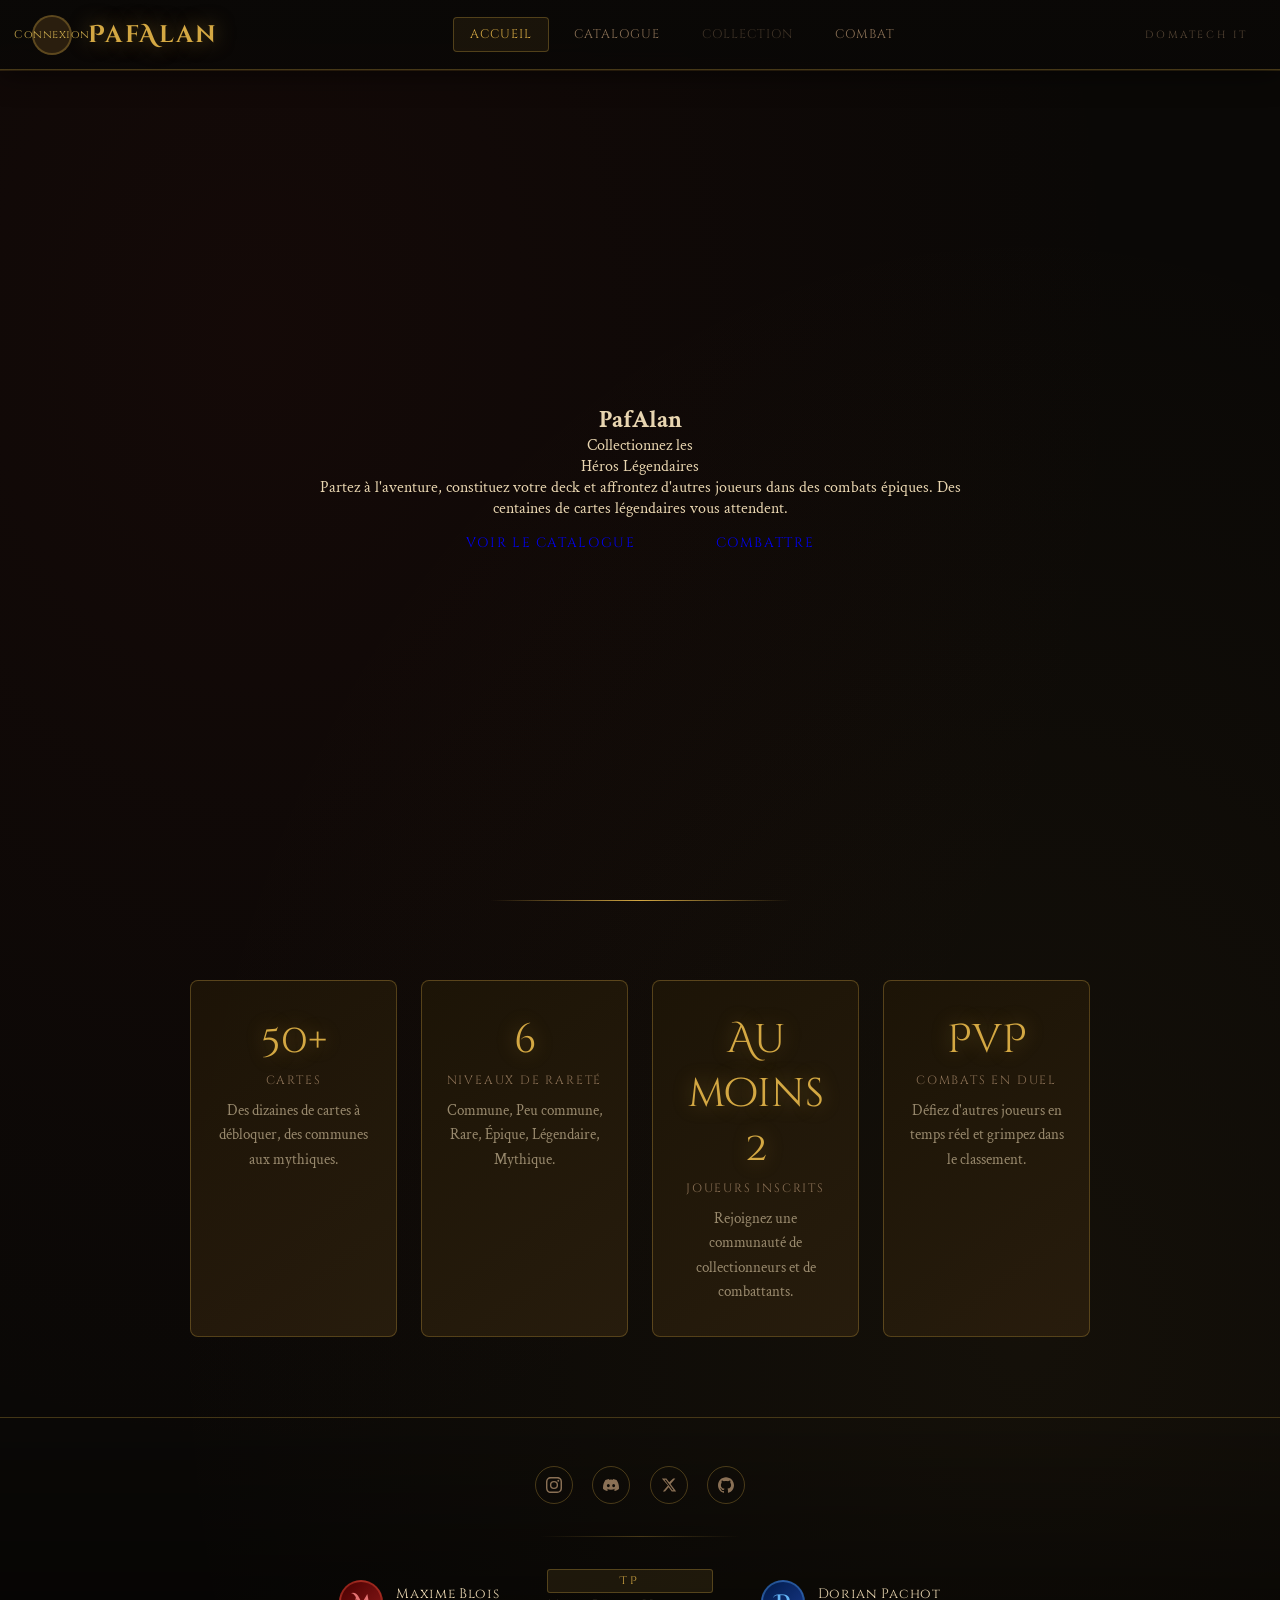
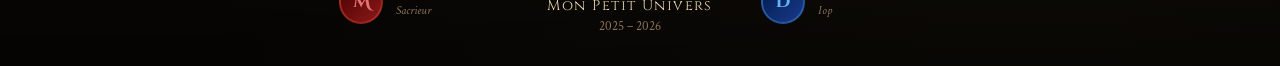
==== commit 2d932908: "all merge" ====
--- a/index.html
+++ b/index.html
@@ -3,101 +3,183 @@
 <head>
     <meta charset="UTF-8">
     <meta name="viewport" content="width=device-width, initial-scale=1.0">
-    <title>PafAlan – Jeu de cartes légendaires</title>
+    <title>PafAlan – Jeu de cartes à collectionner</title>
     <link rel="stylesheet" href="style.css">
 </head>
 <body>
 
-<!-- =====================================================
-     PARTICULES MAGIQUES
-     ===================================================== -->
-<div class="magic-particles" id="particles"></div>
-
-<!-- =====================================================
-     HEADER
-     ===================================================== -->
-<header>
-    <div class="header-left">
-        <button class="avatar" id="avatarBtn" onclick="toggleAuthMenu()">
-            <span id="avatarLabel">Connexion</span>
-        </button>
-        <div class="auth-menu hidden" id="authMenu">
-            <button onclick="simulateLogin()">⚔️ Se connecter</button>
-            <button onclick="simulateLogin()">📜 S'inscrire</button>
+    <!-- =====================================================
+         HEADER – barre de navigation principale
+         Contient : avatar/connexion | titre | nav | marque
+         ===================================================== -->
+    <header>
+
+        <!-- GAUCHE : avatar cliquable + titre du site -->
+        <div class="header-left">
+
+            <!-- Bouton avatar : ouvre le menu connexion/inscription -->
+            <button class="avatar" id="avatarBtn" onclick="toggleAuthMenu()">
+                <!-- Texte dynamique : "Connexion" → "Mon compte" après login -->
+                <span id="avatarLabel">Connexion</span>
+            </button>
+
+            <!-- Menu déroulant auth (masqué par défaut, toggle au clic sur l'avatar) -->
+            <div class="auth-menu hidden" id="authMenu">
+                <button onclick="simulateLogin()">Se connecter</button>
+                <button>S'inscrire</button>
+            </div>
+
+            <!-- Titre du site -->
+            <h1 class="site-title">PafAlan</h1>
         </div>
-        <h1 class="site-title">PafAlan</h1>
-    </div>
-    <nav class="header-nav">
-        <a href="#" class="nav-btn active" id="nav-accueil"    onclick="navigate('accueil',   this); return false;">Accueil</a>
-        <a href="#" class="nav-btn"        id="nav-catalogue"  onclick="navigate('catalogue', this); return false;">Catalogue</a>
-        <a href="#" class="nav-btn disabled" id="nav-collection" onclick="if(!isLoggedIn)return false; navigate('collection', this); return false;" title="Connectez-vous pour accéder à votre collection">Collection</a>
-        <a href="#" class="nav-btn disabled" id="nav-combat"    title="Bientôt disponible">Combat</a>
-    </nav>
-    <div class="header-right">DOMATECH IT</div>
-</header>
-
-
-<!-- =====================================================
-     PAGE : ACCUEIL
-     ===================================================== -->
-<div class="page active" id="page-accueil">
-
-    <section class="hero">
-        <div class="hero-bg-runes"></div>
-        <div class="hero-orb hero-orb-1"></div>
-        <div class="hero-orb hero-orb-2"></div>
-
-        <div class="hero-content">
-            <div class="hero-badge">✦ Jeu de cartes à collectionner ✦</div>
-            <h2 class="hero-title-main">PafAlan</h2>
-            <p class="hero-subtitle">L'univers des Douze en cartes légendaires</p>
-            <div class="hero-divider"></div>
-            <p class="hero-desc">
-                Partez à l'aventure dans les terres des Douze. Collectionnez des centaines de héros, créez votre deck de légende et affrontez d'autres joueurs dans des duels épiques.
-            </p>
-            <div class="hero-actions">
-                <button class="btn-hero btn-hero-primary" onclick="navigate('catalogue', document.getElementById('nav-catalogue'))">
-                    📚 Explorer le catalogue
-                </button>
-                <button class="btn-hero btn-hero-outline" onclick="simulateLogin()">
-                    ⚔️ Commencer l'aventure
-                </button>
-            </div>
-        </div>
-    </section>
-
-    <!-- Cartes featured animées -->
-    <section style="padding: 2rem; overflow: hidden;">
-        <div id="featuredCards" style="display:flex; gap:1rem; justify-content:center; flex-wrap:wrap;"></div>
-    </section>
-
-    <section class="stats-section">
-        <div class="stats-grid">
-            <div class="stat-card">
-                <span class="stat-number" id="totalCards">50</span>
-                <span class="stat-label">Cartes uniques</span>
-                <p class="stat-desc">Des communes aux mythiques, chaque carte raconte une histoire.</p>
-            </div>
-            <div class="stat-card">
-                <span class="stat-number">6</span>
-                <span class="stat-label">Niveaux de rareté</span>
-                <p class="stat-desc">Commune, Peu commune, Rare, Épique, Légendaire, Mythique.</p>
-            </div>
-            <div class="stat-card">
-                <span class="stat-number">5</span>
-                <span class="stat-label">Nations</span>
-                <p class="stat-desc">Bonta, Brâkmar, Astrub, Amakna, Frigost — choisissez votre camp.</p>
-            </div>
-            <div class="stat-card">
-                <span class="stat-number">PvP</span>
-                <span class="stat-label">Combats à venir</span>
-                <p class="stat-desc">Défiez d'autres joueurs en temps réel, montez dans le classement.</p>
-            </div>
-        </div>
-    </section>
-
-    <!-- Footer -->
+
+        <!-- CENTRE : liens de navigation principale -->
+        <nav class="header-nav">
+            <a href="#" class="nav-btn active">Accueil</a>
+            <a href="catalogue.html" class="nav-btn">Catalogue</a>
+
+            <!-- Collection : désactivée visuellement si l'utilisateur n'est pas connecté -->
+            <a href="#"
+               class="nav-btn disabled"
+               id="collectionBtn"
+               title="Connectez-vous pour accéder à votre collection">
+                Collection
+            </a>
+
+            <a href="#" class="nav-btn">Combat</a>
+        </nav>
+
+        <!-- DROITE : signature / marque -->
+        <div class="header-right">DOMATECH IT</div>
+
+    </header>
+
+
+    <!-- =====================================================
+         SCRIPTS – logique d'interface du header
+         ===================================================== -->
+    <script>
+        // État de connexion de l'utilisateur (false = non connecté)
+        let isLoggedIn = false;
+
+        /**
+         * Affiche ou masque le menu connexion/inscription
+         * quand l'utilisateur clique sur l'avatar.
+         */
+        function toggleAuthMenu() {
+            const menu = document.getElementById('authMenu');
+            menu.classList.toggle('hidden');
+        }
+
+        /**
+         * Simule une connexion utilisateur.
+         * À remplacer plus tard par un vrai appel API / session.
+         */
+        function simulateLogin() {
+            isLoggedIn = true;
+
+            // Met à jour le label de l'avatar
+            document.getElementById('avatarLabel').textContent = 'Mon compte';
+
+            // Ajoute la classe "logged-in" pour changer le style de l'avatar
+            document.getElementById('avatarBtn').classList.add('logged-in');
+
+            // Déverrouille le bouton Collection
+            const collectionBtn = document.getElementById('collectionBtn');
+            collectionBtn.classList.remove('disabled');
+            collectionBtn.removeAttribute('title');
+
+            // Ferme le menu après connexion
+            document.getElementById('authMenu').classList.add('hidden');
+        }
+
+        /**
+         * Ferme le menu auth si l'utilisateur clique n'importe où
+         * en dehors de l'avatar (comportement "click outside").
+         */
+        document.addEventListener('click', function (e) {
+            const menu  = document.getElementById('authMenu');
+            const avatar = document.getElementById('avatarBtn');
+
+            if (!avatar.contains(e.target)) {
+                menu.classList.add('hidden');
+            }
+        });
+    </script>
+
+
+    <!-- =====================================================
+         MAIN – contenu principal de la page
+         ===================================================== -->
+    <main>
+
+        <!-- SECTION HÉRO – présentation du site -->
+        <section class="hero">
+
+            <!-- Bloc texte + image centrale -->
+            <div class="hero-content">
+                <h2 class="hero-title">PafAlan</h2>
+                <p class="hero-sub">Collectionnez les</p>
+                <p class="hero-sub hero-sub--gold">Héros Légendaires</p>
+
+                <!-- Zone illustration / description -->
+                <div class="hero-visual">
+                    <p>Partez à l'aventure, constituez votre deck et affrontez d'autres joueurs dans des combats épiques. Des centaines de cartes légendaires vous attendent.</p>
+                </div>
+
+                <!-- Boutons d'appel à l'action -->
+                <div class="hero-actions">
+                    <a href="#" class="btn-hero">Voir le catalogue</a>
+                    <a href="#" class="btn-hero btn-hero--outline">Combattre</a>
+                </div>
+            </div>
+
+        </section>
+
+        <!-- SECTION ANNONCES – chiffres clés du site -->
+        <section class="stats-section">
+            <div class="stats-grid">
+
+                <!-- Nombre de cartes disponibles -->
+                <div class="stat-card">
+                    <span class="stat-number">50+</span>
+                    <span class="stat-label">Cartes</span>
+                    <p class="stat-desc">Des dizaines de cartes à débloquer, des communes aux mythiques.</p>
+                </div>
+
+                <!-- Raretés -->
+                <div class="stat-card">
+                    <span class="stat-number">6</span>
+                    <span class="stat-label">Niveaux de rareté</span>
+                    <p class="stat-desc">Commune, Peu commune, Rare, Épique, Légendaire, Mythique.</p>
+                </div>
+
+                <!-- Joueurs inscrits -->
+                <div class="stat-card">
+                    <span class="stat-number">Au moins 2</span>
+                    <span class="stat-label">Joueurs inscrits</span>
+                    <p class="stat-desc">Rejoignez une communauté de collectionneurs et de combattants.</p>
+                </div>
+
+                <!-- Combats -->
+                <div class="stat-card">
+                    <span class="stat-number">PvP</span>
+                    <span class="stat-label">Combats en duel</span>
+                    <p class="stat-desc">Défiez d'autres joueurs en temps réel et grimpez dans le classement.</p>
+                </div>
+
+            </div>
+        </section>
+
+    </main>
+
+
+    <!-- =====================================================
+         FOOTER – réseaux sociaux, équipe, mentions
+         ===================================================== -->
     <footer>
+
+        <!-- Réseaux sociaux -->
         <div class="footer-socials">
             <a href="#" class="social-link" title="Instagram">
                 <svg viewBox="0 0 24 24" fill="currentColor"><path d="M12 2.163c3.204 0 3.584.012 4.85.07 1.366.062 2.633.334 3.608 1.31.975.975 1.247 2.242 1.31 3.608.058 1.266.069 1.646.069 4.85s-.011 3.584-.069 4.85c-.063 1.366-.335 2.633-1.31 3.608-.975.975-2.242 1.247-3.608 1.31-1.266.058-1.646.069-4.85.069s-3.584-.011-4.85-.069c-1.366-.063-2.633-.335-3.608-1.31-.975-.975-1.247-2.242-1.31-3.608C2.175 15.584 2.163 15.204 2.163 12s.012-3.584.07-4.85c.062-1.366.334-2.633 1.31-3.608.975-.975 2.242-1.247 3.608-1.31C8.416 2.175 8.796 2.163 12 2.163zm0-2.163C8.741 0 8.332.014 7.052.072 5.197.157 3.355.745 2.014 2.086.673 3.427.085 5.268 0 7.124-.014 8.332 0 8.741 0 12c0 3.259.014 3.668.072 4.948.085 1.856.673 3.697 2.014 5.038 1.341 1.341 3.182 1.929 5.038 2.014C8.332 23.986 8.741 24 12 24s3.668-.014 4.948-.072c1.856-.085 3.697-.673 5.038-2.014 1.341-1.341 1.929-3.182 2.014-5.038.058-1.28.072-1.689.072-4.948s-.014-3.668-.072-4.948c-.085-1.856-.673-3.697-2.014-5.038C20.645.673 18.804.085 16.948 0 15.668-.014 15.259 0 12 0zm0 5.838a6.162 6.162 0 100 12.324 6.162 6.162 0 000-12.324zm0 10.162a4 4 0 110-8 4 4 0 010 8zm6.406-11.845a1.44 1.44 0 100 2.881 1.44 1.44 0 000-2.881z"/></svg>
@@ -112,511 +194,48 @@
                 <svg viewBox="0 0 24 24" fill="currentColor"><path d="M12 .297c-6.63 0-12 5.373-12 12 0 5.303 3.438 9.8 8.205 11.385.6.113.82-.258.82-.577 0-.285-.01-1.04-.015-2.04-3.338.724-4.042-1.61-4.042-1.61-.546-1.385-1.335-1.755-1.335-1.755-1.087-.744.084-.729.084-.729 1.205.084 1.838 1.236 1.838 1.236 1.07 1.835 2.809 1.305 3.495.998.108-.776.417-1.305.76-1.605-2.665-.3-5.466-1.332-5.466-5.93 0-1.31.465-2.38 1.235-3.22-.135-.303-.54-1.523.105-3.176 0 0 1.005-.322 3.3 1.23.96-.267 1.98-.399 3-.405 1.02.006 2.04.138 3 .405 2.28-1.552 3.285-1.23 3.285-1.23.645 1.653.24 2.873.12 3.176.765.84 1.23 1.91 1.23 3.22 0 4.61-2.805 5.625-5.475 5.92.42.36.81 1.096.81 2.22 0 1.606-.015 2.896-.015 3.286 0 .315.21.69.825.57C20.565 22.092 24 17.592 24 12.297c0-6.627-5.373-12-12-12"/></svg>
             </a>
         </div>
+
+        <!-- Séparateur -->
         <div class="footer-divider"></div>
+
+        <!-- Équipe -->
         <div class="footer-team">
+
+            <!-- Maxime Blois – Sacrieur -->
             <div class="footer-member">
-                <div class="member-avatar avatar-sacrieur"><span class="avatar-initial">M</span></div>
+                <!-- Avatar stylisé Sacrieur : rouge sang, classe damage -->
+                <div class="member-avatar avatar-sacrieur">
+                    <span class="avatar-initial">M</span>
+                    <!-- Ailes de Sacrieur simulées en CSS via ::before/::after -->
+                </div>
                 <div class="member-info">
                     <span class="member-name">Maxime Blois</span>
                     <span class="member-class">Sacrieur</span>
                 </div>
             </div>
+
+            <!-- Mention du TP au centre -->
             <div class="footer-tp">
                 <span class="footer-tp-label">TP</span>
                 <span class="footer-tp-title">Mon Petit Univers</span>
                 <span class="footer-tp-year">2025 – 2026</span>
             </div>
+
+            <!-- Dorian Pachot – Iop -->
             <div class="footer-member">
-                <div class="member-avatar avatar-iop"><span class="avatar-initial">D</span></div>
+                <!-- Avatar stylisé Iop : bleu royal, classe guerrière -->
+                <div class="member-avatar avatar-iop">
+                    <span class="avatar-initial">D</span>
+                </div>
                 <div class="member-info">
                     <span class="member-name">Dorian Pachot</span>
                     <span class="member-class">Iop</span>
                 </div>
             </div>
+
         </div>
-        <p class="footer-domatech">Powered by DomatechIT</p>
+
     </footer>
-</div>
-
-
-<!-- =====================================================
-     PAGE : CATALOGUE
-     ===================================================== -->
-<div class="page" id="page-catalogue">
-    <div class="page-header">
-        <h2 class="page-title">Catalogue</h2>
-        <p class="page-subtitle">Toutes les cartes de l'univers des Douze</p>
-        <div class="page-title-divider"></div>
-    </div>
-
-    <div class="catalogue-search">
-        <input type="text" id="catSearch" placeholder="🔍 Rechercher une carte..." class="search-input" oninput="filterCatalogue()"/>
-        <div class="points-display" id="catPoints">— pts</div>
-    </div>
-
-    <div class="catalogue-layout">
-        <aside class="filters-panel">
-            <h2 class="filters-title">Filtres</h2>
-            <div class="filter-group">
-                <h3 class="filter-group-title">Rareté</h3>
-                <label class="filter-option"><input type="checkbox" data-group="rarity" data-value="commune"     onchange="filterCatalogue()"/><span class="rarity-dot dot-commune"></span> Commune</label>
-                <label class="filter-option"><input type="checkbox" data-group="rarity" data-value="peu-commune" onchange="filterCatalogue()"/><span class="rarity-dot dot-peu-commune"></span> Peu commune</label>
-                <label class="filter-option"><input type="checkbox" data-group="rarity" data-value="rare"        onchange="filterCatalogue()"/><span class="rarity-dot dot-rare"></span> Rare</label>
-                <label class="filter-option"><input type="checkbox" data-group="rarity" data-value="epique"      onchange="filterCatalogue()"/><span class="rarity-dot dot-epique"></span> Épique</label>
-                <label class="filter-option"><input type="checkbox" data-group="rarity" data-value="legendaire"  onchange="filterCatalogue()"/><span class="rarity-dot dot-legendaire"></span> Légendaire</label>
-                <label class="filter-option"><input type="checkbox" data-group="rarity" data-value="mythique"    onchange="filterCatalogue()"/><span class="rarity-dot dot-mythique"></span> Mythique</label>
-            </div>
-            <div class="filter-group">
-                <h3 class="filter-group-title">Type</h3>
-                <label class="filter-option"><input type="checkbox" data-group="type" data-value="personnage" onchange="filterCatalogue()"/> ⚔️ Personnages</label>
-                <label class="filter-option"><input type="checkbox" data-group="type" data-value="equipement" onchange="filterCatalogue()"/> 🛡️ Équipement</label>
-                <label class="filter-option"><input type="checkbox" data-group="type" data-value="ville"      onchange="filterCatalogue()"/> 🏰 Villes</label>
-            </div>
-            <div class="filter-group">
-                <h3 class="filter-group-title">Nation</h3>
-                <label class="filter-option"><input type="checkbox" data-group="nation" data-value="bonta"   onchange="filterCatalogue()"/> 🔵 Bonta</label>
-                <label class="filter-option"><input type="checkbox" data-group="nation" data-value="brakmar" onchange="filterCatalogue()"/> 🔴 Brâkmar</label>
-                <label class="filter-option"><input type="checkbox" data-group="nation" data-value="astrub"  onchange="filterCatalogue()"/> 🟠 Astrub</label>
-                <label class="filter-option"><input type="checkbox" data-group="nation" data-value="amakna"  onchange="filterCatalogue()"/> 🟢 Amakna</label>
-                <label class="filter-option"><input type="checkbox" data-group="nation" data-value="frigost" onchange="filterCatalogue()"/> 🩵 Frigost</label>
-            </div>
-            <div class="filter-group">
-                <h3 class="filter-group-title">Possession</h3>
-                <label class="filter-option filter-option--disabled"><input type="checkbox" disabled /> Possédé</label>
-                <label class="filter-option filter-option--disabled"><input type="checkbox" disabled /> Non possédé</label>
-                <span class="filter-locked-msg">🔒 Connectez-vous pour filtrer</span>
-            </div>
-        </aside>
-        <section class="cards-grid" id="catGrid"></section>
-    </div>
-</div>
-
-
-<!-- =====================================================
-     PAGE : COLLECTION
-     ===================================================== -->
-<div class="page" id="page-collection">
-    <div class="page-header">
-        <h2 class="page-title">Ma Collection</h2>
-        <p class="page-subtitle">Vos trésors des Douze nations</p>
-        <div class="page-title-divider"></div>
-    </div>
-
-    <div class="catalogue-search">
-        <input type="text" id="colSearch" placeholder="🔍 Rechercher une carte..." class="search-input" oninput="filterCollection()"/>
-        <div class="points-display" id="colCount">0 / 50</div>
-    </div>
-
-    <div class="catalogue-layout">
-        <aside class="filters-panel">
-            <h2 class="filters-title">Filtres</h2>
-            <div class="filter-group">
-                <h3 class="filter-group-title">Rareté</h3>
-                <label class="filter-option"><input type="checkbox" data-group="col-rarity" data-value="commune"     onchange="filterCollection()"/><span class="rarity-dot dot-commune"></span> Commune</label>
-                <label class="filter-option"><input type="checkbox" data-group="col-rarity" data-value="peu-commune" onchange="filterCollection()"/><span class="rarity-dot dot-peu-commune"></span> Peu commune</label>
-                <label class="filter-option"><input type="checkbox" data-group="col-rarity" data-value="rare"        onchange="filterCollection()"/><span class="rarity-dot dot-rare"></span> Rare</label>
-                <label class="filter-option"><input type="checkbox" data-group="col-rarity" data-value="epique"      onchange="filterCollection()"/><span class="rarity-dot dot-epique"></span> Épique</label>
-                <label class="filter-option"><input type="checkbox" data-group="col-rarity" data-value="legendaire"  onchange="filterCollection()"/><span class="rarity-dot dot-legendaire"></span> Légendaire</label>
-                <label class="filter-option"><input type="checkbox" data-group="col-rarity" data-value="mythique"    onchange="filterCollection()"/><span class="rarity-dot dot-mythique"></span> Mythique</label>
-            </div>
-            <div class="filter-group">
-                <h3 class="filter-group-title">Type</h3>
-                <label class="filter-option"><input type="checkbox" data-group="col-type" data-value="personnage" onchange="filterCollection()"/> ⚔️ Personnages</label>
-                <label class="filter-option"><input type="checkbox" data-group="col-type" data-value="equipement" onchange="filterCollection()"/> 🛡️ Équipement</label>
-                <label class="filter-option"><input type="checkbox" data-group="col-type" data-value="ville"      onchange="filterCollection()"/> 🏰 Villes</label>
-            </div>
-            <div class="filter-group">
-                <h3 class="filter-group-title">Nation</h3>
-                <label class="filter-option"><input type="checkbox" data-group="col-nation" data-value="bonta"   onchange="filterCollection()"/> 🔵 Bonta</label>
-                <label class="filter-option"><input type="checkbox" data-group="col-nation" data-value="brakmar" onchange="filterCollection()"/> 🔴 Brâkmar</label>
-                <label class="filter-option"><input type="checkbox" data-group="col-nation" data-value="astrub"  onchange="filterCollection()"/> 🟠 Astrub</label>
-                <label class="filter-option"><input type="checkbox" data-group="col-nation" data-value="amakna"  onchange="filterCollection()"/> 🟢 Amakna</label>
-                <label class="filter-option"><input type="checkbox" data-group="col-nation" data-value="frigost" onchange="filterCollection()"/> 🩵 Frigost</label>
-            </div>
-            <div class="filter-group">
-                <h3 class="filter-group-title">Possession</h3>
-                <label class="filter-option"><input type="checkbox" data-group="col-owned" data-value="owned"     onchange="filterCollection()"/> ✅ Possédé</label>
-                <label class="filter-option"><input type="checkbox" data-group="col-owned" data-value="not-owned" onchange="filterCollection()"/> ❌ Non possédé</label>
-            </div>
-        </aside>
-        <section class="cards-grid" id="colGrid"></section>
-    </div>
-
-    <!-- Deck Builder -->
-    <section class="deck-builder-section">
-        <div class="deck-builder-header">
-            <h2 class="deck-builder-title">✦ Deck Builder</h2>
-            <select class="deck-select" id="deckSelect" onchange="switchDeck(this.value)"></select>
-            <button class="deck-new-btn"    onclick="createDeck()">+ Nouveau</button>
-            <button class="deck-rename-btn" onclick="renameDeck()">✏️ Renommer</button>
-            <button class="deck-delete-btn" onclick="deleteDeck()">🗑️ Supprimer</button>
-            <span class="deck-count" id="deckCount">0 / 25</span>
-        </div>
-        <div class="deck-slots" id="deckSlots"></div>
-        <p class="deck-hint">Cliquez sur une carte possédée pour l'ajouter ou la retirer du deck actif.</p>
-    </section>
-</div>
-
-
-<!-- =====================================================
-     MODAL DÉTAIL CARTE
-     ===================================================== -->
-<div class="card-modal-backdrop hidden" id="cardModal" onclick="closeModal(event)">
-    <div class="card-modal">
-        <button class="modal-close" onclick="closeModal()">✕</button>
-        <div class="card-modal-image" id="modalImage"></div>
-        <h3 class="modal-card-name" id="modalName"></h3>
-        <p class="modal-card-meta" id="modalMeta"></p>
-        <div class="modal-stats" id="modalStats"></div>
-        <p class="modal-lore" id="modalLore"></p>
-        <button class="modal-action-btn" id="modalAction"></button>
-    </div>
-</div>
-
-
-<!-- =====================================================
-     SCRIPTS
-     ===================================================== -->
-<script src="game.js"></script>
-<script>
-
-/* ---- Particules ---- */
-(function() {
-    const container = document.getElementById('particles');
-    const colors = ['#d4a843','#f0c870','#8b1a1a','#c0392b','#4a90d9'];
-    for (let i = 0; i < 30; i++) {
-        const p = document.createElement('div');
-        p.className = 'particle';
-        p.style.cssText = `
-            left: ${Math.random()*100}%;
-            --dur: ${6 + Math.random()*10}s;
-            --delay: ${-Math.random()*15}s;
-            background: ${colors[Math.floor(Math.random()*colors.length)]};
-            width: ${1+Math.random()*3}px;
-            height: ${1+Math.random()*3}px;
-        `;
-        container.appendChild(p);
-    }
-})();
-
-
-/* ---- Navigation SPA ---- */
-let isLoggedIn = false;
-let currentPage = 'accueil';
-
-function navigate(page, el) {
-    if (!isLoggedIn && (page === 'collection' || page === 'combat')) return;
-    document.querySelectorAll('.page').forEach(p => p.classList.remove('active'));
-    document.querySelectorAll('.nav-btn').forEach(b => b.classList.remove('active'));
-    document.getElementById('page-' + page).classList.add('active');
-    if (el) el.classList.add('active');
-    currentPage = page;
-    if (page === 'catalogue')  { renderCatalogue(); filterCatalogue(); }
-    if (page === 'collection') { renderCollection(); }
-    window.scrollTo(0, 0);
-}
-
-
-/* ---- Auth ---- */
-function toggleAuthMenu() {
-    document.getElementById('authMenu').classList.toggle('hidden');
-}
-function simulateLogin() {
-    isLoggedIn = true;
-    document.getElementById('avatarLabel').textContent = 'Mon compte';
-    document.getElementById('avatarBtn').classList.add('logged-in');
-    const colBtn = document.getElementById('nav-collection');
-    colBtn.classList.remove('disabled');
-    colBtn.removeAttribute('title');
-    document.getElementById('authMenu').classList.add('hidden');
-}
-document.addEventListener('click', e => {
-    if (!document.getElementById('avatarBtn').contains(e.target))
-        document.getElementById('authMenu').classList.add('hidden');
-});
-
-
-/* ---- Helpers ---- */
-const TYPE_ICONS    = { personnage: '⚔️', equipement: '🛡️', ville: '🏰' };
-const NATION_EMOJIS = { bonta: '🔵', brakmar: '🔴', astrub: '🟠', amakna: '🟢', frigost: '🩵' };
-
-function getChecked(group) {
-    return [...document.querySelectorAll(`input[data-group="${group}"]:checked`)].map(cb => cb.dataset.value);
-}
-
-function buildCardEl(i, opts = {}) {
-    const card  = Game.CARDS[i];
-    const price = Game.getPrice(card.rarity, card.type);
-    const owned = Game.owns(i);
-    const inDeck = opts.inDeck || false;
-    const showBuy = opts.showBuy || false;
-
-    const div = document.createElement('div');
-    div.className = [
-        'card-item',
-        `rarity-${card.rarity}`,
-        `type-${card.type}`,
-        opts.notOwned && !owned ? 'not-owned' : '',
-        inDeck ? 'in-deck' : ''
-    ].join(' ').trim();
-
-    div.dataset.index  = i;
-    div.dataset.rarity = card.rarity;
-    div.dataset.type   = card.type;
-    div.dataset.nation = card.nation;
-    div.dataset.name   = card.name.toLowerCase();
-    div.dataset.owned  = owned ? 'owned' : 'not-owned';
-
-    div.innerHTML = `
-        <div class="card-rarity-bar"></div>
-        <div class="card-image">
-            <span class="card-type-icon">${TYPE_ICONS[card.type]}</span>
-            <div class="card-nation-badge" style="background:${Game.NATION_COLORS[card.nation]}22; border-color:${Game.NATION_COLORS[card.nation]}55;">
-                ${NATION_EMOJIS[card.nation]}
-            </div>
-        </div>
-        <span class="card-name">${card.name}</span>
-        <span class="card-rarity-label">${Game.RARITY_LABELS[card.rarity]}</span>
-        <div class="card-stats">
-            ${card.atk > 0 ? `<span class="stat-atk">⚔ ${card.atk}</span>` : ''}
-            ${card.def > 0 ? `<span class="stat-def">🛡 ${card.def}</span>` : ''}
-            ${card.hp  > 0 ? `<span class="stat-hp">♥ ${card.hp}</span>`  : ''}
-        </div>
-        <div class="card-price-row">
-            ${showBuy
-                ? `<span class="card-price">${price} pts</span>
-                   ${owned
-                       ? '<span class="card-owned-badge">Possédé</span>'
-                       : `<button class="card-buy-btn" onclick="event.stopPropagation();buyCard(${i})">Acheter</button>`
-                   }`
-                : (inDeck ? '<span class="card-indeck-badge">Dans le deck</span>' : '')
-            }
-        </div>
-    `;
-
-    div.addEventListener('click', () => {
-        if (opts.onClickDeck && owned) opts.onClickDeck(i);
-        else openModal(i, showBuy);
-    });
-
-    return div;
-}
-
-
-/* ---- CATALOGUE ---- */
-function renderCatalogue() {
-    document.getElementById('catPoints').textContent = Game.getPoints() + ' pts';
-    const grid = document.getElementById('catGrid');
-    grid.innerHTML = '';
-    Game.CARDS.forEach((_, i) => {
-        grid.appendChild(buildCardEl(i, { showBuy: true }));
-    });
-}
-
-function filterCatalogue() {
-    const rarities = getChecked('rarity');
-    const types    = getChecked('type');
-    const nations  = getChecked('nation');
-    const search   = document.getElementById('catSearch').value.trim().toLowerCase();
-    document.querySelectorAll('#catGrid .card-item').forEach(c => {
-        const ok = (rarities.length === 0 || rarities.includes(c.dataset.rarity))
-                && (types.length    === 0 || types.includes(c.dataset.type))
-                && (nations.length  === 0 || nations.includes(c.dataset.nation))
-                && (search          === '' || c.dataset.name.includes(search));
-        c.style.display = ok ? '' : 'none';
-    });
-}
-
-function buyCard(index) {
-    const ok = Game.buyCard(index);
-    const el = document.getElementById('catPoints');
-    if (!ok) {
-        el.classList.add('points-insufficient');
-        setTimeout(() => el.classList.remove('points-insufficient'), 600);
-        return;
-    }
-    renderCatalogue();
-    filterCatalogue();
-}
-
-
-/* ---- COLLECTION ---- */
-function renderCollection() {
-    document.getElementById('colCount').textContent = `${Game.getCollection().size} / ${Game.CARDS.length}`;
-    const sorted = Array.from({ length: Game.CARDS.length }, (_, i) => i)
-        .sort((a, b) => Game.RARITY_ORDER.indexOf(Game.CARDS[a].rarity) - Game.RARITY_ORDER.indexOf(Game.CARDS[b].rarity));
-
-    const decks     = Game.getDecks();
-    const activeIdx = Math.min(Game.getActiveDeckIdx(), decks.length - 1);
-    const activeDeck = decks[activeIdx] ?? { cards: [] };
-
-    const grid = document.getElementById('colGrid');
-    grid.innerHTML = '';
-    sorted.forEach(i => {
-        const inDeck = activeDeck.cards.includes(i);
-        grid.appendChild(buildCardEl(i, {
-            notOwned: true,
-            inDeck,
-            onClickDeck: (idx) => { toggleInDeck(idx); }
-        }));
-    });
-    renderDeckBuilder();
-    filterCollection();
-}
-
-function filterCollection() {
-    const rarities = getChecked('col-rarity');
-    const types    = getChecked('col-type');
-    const nations  = getChecked('col-nation');
-    const owned    = getChecked('col-owned');
-    const search   = document.getElementById('colSearch').value.trim().toLowerCase();
-    document.querySelectorAll('#colGrid .card-item').forEach(c => {
-        const ok = (rarities.length === 0 || rarities.includes(c.dataset.rarity))
-                && (types.length    === 0 || types.includes(c.dataset.type))
-                && (nations.length  === 0 || nations.includes(c.dataset.nation))
-                && (owned.length    === 0 || owned.includes(c.dataset.owned))
-                && (search          === '' || c.dataset.name.includes(search));
-        c.style.display = ok ? '' : 'none';
-    });
-}
-
-
-/* ---- DECK BUILDER ---- */
-function renderDeckBuilder() {
-    const decks     = Game.getDecks();
-    const activeIdx = Math.min(Game.getActiveDeckIdx(), decks.length - 1);
-    const deck      = decks[activeIdx] ?? { name: 'Deck 1', cards: [] };
-
-    const select = document.getElementById('deckSelect');
-    select.innerHTML = decks.map((d, i) =>
-        `<option value="${i}" ${i === activeIdx ? 'selected' : ''}>${d.name} (${d.cards.length}/25)</option>`
-    ).join('');
-
-    document.getElementById('deckCount').textContent = `${deck.cards.length} / 25`;
-
-    const slotsEl = document.getElementById('deckSlots');
-    let html = '';
-    for (let s = 0; s < 25; s++) {
-        const cIdx = deck.cards[s];
-        if (cIdx !== undefined) {
-            const c = Game.CARDS[cIdx];
-            html += `<div class="deck-slot filled rarity-${c.rarity}" onclick="removeFromDeck(${cIdx})" title="Retirer ${c.name}">
-                        <span class="deck-slot-name" style="font-family:var(--font-title);font-size:.58rem;line-height:1.2;">${c.name}</span>
-                     </div>`;
-        } else {
-            html += `<div class="deck-slot empty"></div>`;
-        }
-    }
-    slotsEl.innerHTML = html;
-}
-
-function toggleInDeck(cardIdx) {
-    const decks     = Game.getDecks();
-    const activeIdx = Math.min(Game.getActiveDeckIdx(), decks.length - 1);
-    const deck      = decks[activeIdx];
-    const pos       = deck.cards.indexOf(cardIdx);
-    if (pos >= 0) deck.cards.splice(pos, 1);
-    else { if (deck.cards.length >= 25) return; deck.cards.push(cardIdx); }
-    Game.setDecks(decks);
-    renderCollection();
-}
-function removeFromDeck(idx) { toggleInDeck(idx); }
-
-function createDeck() {
-    const decks = Game.getDecks();
-    decks.push({ name: `Deck ${decks.length + 1}`, cards: [] });
-    Game.setDecks(decks);
-    Game.setActiveDeckIdx(decks.length - 1);
-    renderCollection();
-}
-function switchDeck(idx) { Game.setActiveDeckIdx(parseInt(idx)); renderCollection(); }
-function renameDeck() {
-    const decks = Game.getDecks();
-    const activeIdx = Game.getActiveDeckIdx();
-    const name = prompt('Nouveau nom du deck :', decks[activeIdx].name);
-    if (!name?.trim()) return;
-    decks[activeIdx].name = name.trim();
-    Game.setDecks(decks);
-    renderDeckBuilder();
-}
-function deleteDeck() {
-    const decks = Game.getDecks();
-    if (decks.length <= 1) { alert('Impossible de supprimer le dernier deck.'); return; }
-    decks.splice(Game.getActiveDeckIdx(), 1);
-    Game.setDecks(decks);
-    Game.setActiveDeckIdx(0);
-    renderCollection();
-}
-
-
-/* ---- MODAL ---- */
-let modalCardIndex = null;
-
-function openModal(i, showBuy = false) {
-    modalCardIndex = i;
-    const card  = Game.CARDS[i];
-    const price = Game.getPrice(card.rarity, card.type);
-    const owned = Game.owns(i);
-
-    document.getElementById('modalImage').innerHTML = `<span style="font-size:5rem;opacity:.3">${TYPE_ICONS[card.type]}</span>`;
-    document.getElementById('modalImage').style.cssText = `
-        width:100%; aspect-ratio:3/2; border-radius:8px;
-        background:linear-gradient(135deg,rgba(0,0,0,.5),rgba(212,168,67,.05));
-        border:1px solid rgba(212,168,67,.2); display:flex; align-items:center;
-        justify-content:center; margin-bottom:1.2rem;`;
-    document.getElementById('modalName').textContent = card.name;
-    document.getElementById('modalMeta').textContent =
-        `${Game.RARITY_LABELS[card.rarity]} · ${card.type.charAt(0).toUpperCase()+card.type.slice(1)} · ${NATION_EMOJIS[card.nation]} ${card.nation.charAt(0).toUpperCase()+card.nation.slice(1)}`;
-
-    const statsEl = document.getElementById('modalStats');
-    statsEl.innerHTML = [
-        card.atk > 0 ? `<div class="modal-stat"><span class="modal-stat-val stat-atk">${card.atk}</span><span class="modal-stat-key">Attaque</span></div>` : '',
-        card.def > 0 ? `<div class="modal-stat"><span class="modal-stat-val stat-def">${card.def}</span><span class="modal-stat-key">Défense</span></div>` : '',
-        card.hp  > 0 ? `<div class="modal-stat"><span class="modal-stat-val stat-hp">${card.hp}</span><span class="modal-stat-key">Points de vie</span></div>` : '',
-    ].join('');
-
-    document.getElementById('modalLore').textContent = card.lore;
-
-    const btn = document.getElementById('modalAction');
-    if (owned) {
-        btn.textContent = '✅ Déjà dans votre collection';
-        btn.className = 'modal-action-btn modal-owned-btn';
-        btn.onclick = null;
-    } else if (showBuy) {
-        btn.textContent = `💰 Acheter pour ${price} pts`;
-        btn.className = 'modal-action-btn modal-buy-btn';
-        btn.onclick = () => { buyCard(i); closeModal(); };
-    } else {
-        btn.style.display = 'none';
-    }
-
-    document.getElementById('cardModal').classList.remove('hidden');
-}
-
-function closeModal(e) {
-    if (!e || e.target === document.getElementById('cardModal'))
-        document.getElementById('cardModal').classList.add('hidden');
-}
-
-
-/* ---- FEATURED CARDS (accueil) ---- */
-function renderFeatured() {
-    const mythiques   = Game.CARDS.map((c, i) => ({c, i})).filter(x => x.c.rarity === 'mythique');
-    const legendaires = Game.CARDS.map((c, i) => ({c, i})).filter(x => x.c.rarity === 'legendaire');
-    const featured    = [...mythiques, ...legendaires].slice(0, 6);
-
-    const container = document.getElementById('featuredCards');
-    featured.forEach(({c, i}) => {
-        const div = document.createElement('div');
-        div.style.cssText = 'animation: fadeInUp .6s ease both; max-width:160px; flex: 0 0 160px; cursor:pointer;';
-        div.appendChild(buildCardEl(i, {}));
-        container.appendChild(div);
-    });
-}
-
-document.getElementById('totalCards').textContent = Game.CARDS.length + '+';
-renderFeatured();
-
-</script>
+
 </body>
 </html>
